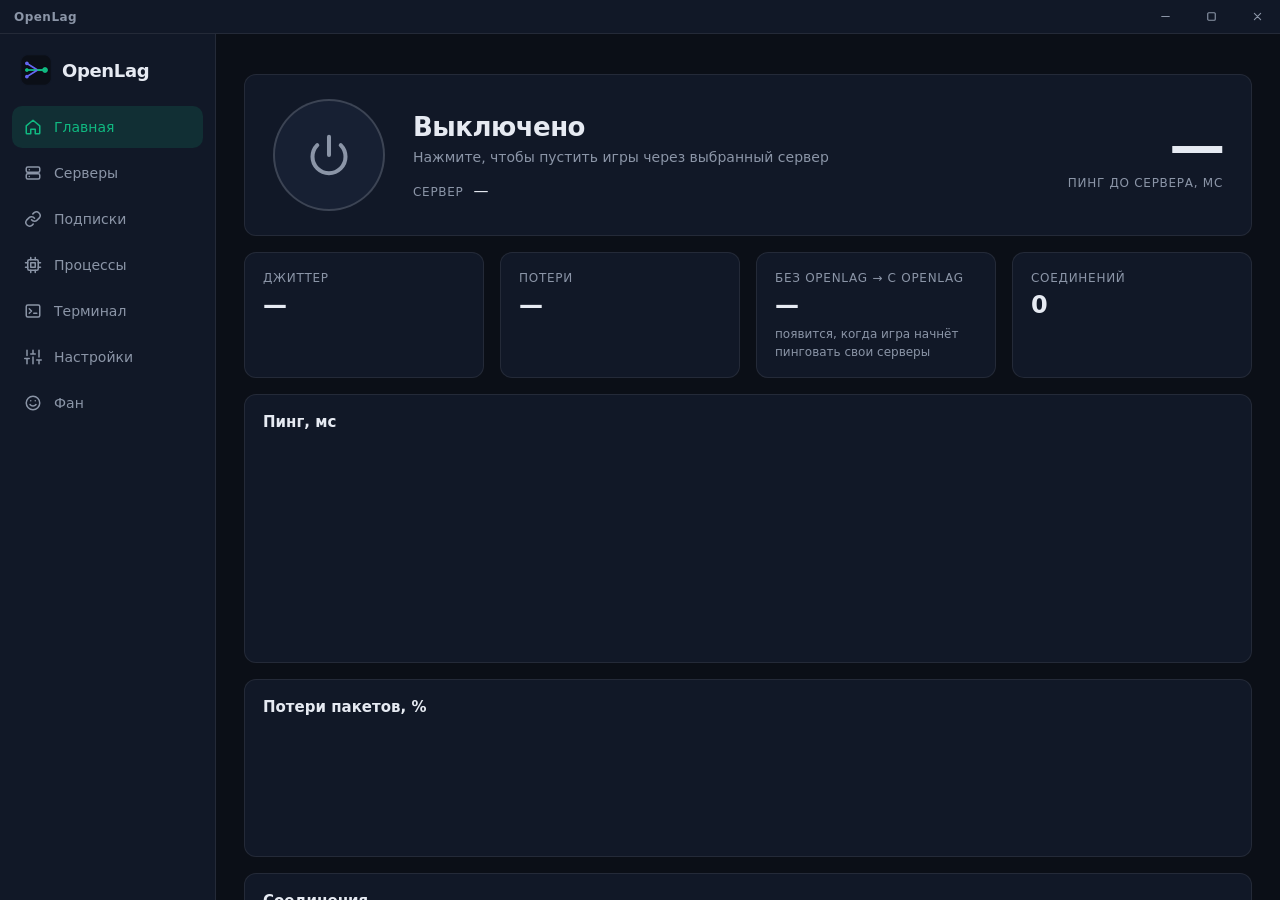
==== crates/openlag-gui/ui/index.html @ 78fa113e "Advanced connection settings: uTLS fingerprint, TLS fragmentation, mux, DoH, probe target" ====
<!doctype html>
<html lang="ru">
<head>
  <meta charset="utf-8">
  <meta name="viewport" content="width=device-width, initial-scale=1">
  <title>OpenLag</title>
  <link rel="stylesheet" href="vendor/xterm/xterm.css">
  <link rel="stylesheet" href="style.css">
</head>
<body>
  <svg width="0" height="0" style="position:absolute" aria-hidden="true">
    <defs>
      <symbol id="i-home" viewBox="0 0 24 24"><path d="M3 10.5 12 3l9 7.5V20a1 1 0 0 1-1 1h-5v-6H9v6H4a1 1 0 0 1-1-1z"/></symbol>
      <symbol id="i-server" viewBox="0 0 24 24"><rect x="3" y="4" width="18" height="7" rx="2"/><rect x="3" y="13" width="18" height="7" rx="2"/><path d="M7 7.5h.01M7 16.5h.01"/></symbol>
      <symbol id="i-link" viewBox="0 0 24 24"><path d="M10 13a5 5 0 0 0 7.5.5l3-3a5 5 0 0 0-7-7l-1.7 1.7"/><path d="M14 11a5 5 0 0 0-7.5-.5l-3 3a5 5 0 0 0 7 7l1.7-1.7"/></symbol>
      <symbol id="i-game" viewBox="0 0 24 24"><rect x="2" y="6" width="20" height="12" rx="4"/><path d="M6 12h4M8 10v4M15 11h.01M18 13h.01"/></symbol>
      <symbol id="i-sliders" viewBox="0 0 24 24"><path d="M4 21v-7M4 10V3M12 21v-9M12 8V3M20 21v-5M20 12V3M1 14h6M9 8h6M17 16h6"/></symbol>
      <symbol id="i-smile" viewBox="0 0 24 24"><circle cx="12" cy="12" r="9"/><path d="M8 14s1.5 2 4 2 4-2 4-2M9 9h.01M15 9h.01"/></symbol>
      <symbol id="i-power" viewBox="0 0 24 24"><path d="M12 2v10"/><path d="M18.4 6.6a9 9 0 1 1-12.8 0"/></symbol>
      <symbol id="i-refresh" viewBox="0 0 24 24"><path d="M21 12a9 9 0 1 1-2.6-6.4L21 8"/><path d="M21 3v5h-5"/></symbol>
      <symbol id="i-trash" viewBox="0 0 24 24"><path d="M3 6h18M8 6V4h8v2M19 6l-1 14H6L5 6"/></symbol>
      <symbol id="i-plus" viewBox="0 0 24 24"><path d="M12 5v14M5 12h14"/></symbol>
      <symbol id="i-x" viewBox="0 0 24 24"><path d="M18 6 6 18M6 6l12 12"/></symbol>
      <symbol id="i-shield" viewBox="0 0 24 24"><path d="M12 3 4 6v6c0 5 3.5 8 8 9 4.5-1 8-4 8-9V6z"/><path d="M12 8v5M12 16h.01"/></symbol>
      <symbol id="i-check" viewBox="0 0 24 24"><path d="M5 12.5 10 17l9-10"/></symbol>
      <symbol id="i-cpu" viewBox="0 0 24 24"><rect x="5" y="5" width="14" height="14" rx="2"/><rect x="9" y="9" width="6" height="6"/><path d="M9 2v3M15 2v3M9 19v3M15 19v3M2 9h3M2 15h3M19 9h3M19 15h3"/></symbol>
      <symbol id="i-folder" viewBox="0 0 24 24"><path d="M3 6a2 2 0 0 1 2-2h4l2 2h8a2 2 0 0 1 2 2v10a2 2 0 0 1-2 2H5a2 2 0 0 1-2-2z"/></symbol>
      <symbol id="i-backspace" viewBox="0 0 24 24"><path d="M21 5H9l-6 7 6 7h12a1 1 0 0 0 1-1V6a1 1 0 0 0-1-1z"/><path d="m17 9-5 6M12 9l5 6"/></symbol>
      <symbol id="i-term" viewBox="0 0 24 24"><rect x="3" y="4" width="18" height="16" rx="2"/><path d="m7 9 3 3-3 3M13 15h4"/></symbol>
      <symbol id="i-zap" viewBox="0 0 24 24"><path d="M13 2 4 14h7l-1 8 9-12h-7z"/></symbol>
    </defs>
  </svg>

  <header class="titlebar" id="titlebar" data-tauri-drag-region>
    <span class="tb-title" data-tauri-drag-region>OpenLag</span>
    <span class="tb-grow" data-tauri-drag-region></span>
    <button class="tb" id="tb-min" aria-label="Свернуть"><svg viewBox="0 0 24 24"><path d="M6 12h12"/></svg></button>
    <button class="tb" id="tb-max" aria-label="Развернуть"><svg viewBox="0 0 24 24"><rect x="6" y="6" width="12" height="12" rx="1.5"/></svg></button>
    <button class="tb close" id="tb-close" aria-label="Закрыть"><svg viewBox="0 0 24 24"><path d="M7 7l10 10M17 7 7 17"/></svg></button>
  </header>

  <aside class="sidebar">
    <div class="brand">
      <img src="logo.png" alt="" width="32" height="32">
      <span>OpenLag</span>
    </div>
    <nav>
      <button class="nav active" data-page="home"><svg class="ic"><use href="#i-home"/></svg>Главная</button>
      <button class="nav" data-page="servers"><svg class="ic"><use href="#i-server"/></svg>Серверы</button>
      <button class="nav" data-page="subs"><svg class="ic"><use href="#i-link"/></svg>Подписки</button>
      <button class="nav" data-page="procs"><svg class="ic"><use href="#i-cpu"/></svg>Процессы</button>
      <button class="nav" data-page="term"><svg class="ic"><use href="#i-term"/></svg>Терминал</button>
      <button class="nav" data-page="settings"><svg class="ic"><use href="#i-sliders"/></svg>Настройки</button>
      <button class="nav" data-page="fun"><svg class="ic"><use href="#i-smile"/></svg>Фан</button>
    </nav>
    <div class="side-status" id="side-status"></div>
  </aside>

  <main>
    <!-- HOME -->
    <section class="page active" id="page-home">
      <div id="alerts"></div>
      <div class="hero card">
        <button class="power" id="power" aria-label="Включить оптимизацию">
          <svg class="ic-xl"><use href="#i-power"/></svg>
        </button>
        <div class="hero-text">
          <div class="hero-state" id="hero-state">Выключено</div>
          <div class="hero-sub" id="hero-sub">Нажмите, чтобы пустить игры через выбранный сервер</div>
          <div class="hero-exit">
            <span class="label">Сервер</span>
            <span id="hero-exit">—</span>
          </div>
        </div>
        <div class="hero-kpi">
          <div class="kpi-big" id="kpi-ping">—</div>
          <div class="label">пинг до сервера, мс</div>
        </div>
      </div>

      <div class="kpis">
        <div class="card kpi"><div class="label">Джиттер</div><div class="kpi-val" id="kpi-jitter">—</div></div>
        <div class="card kpi"><div class="label">Потери</div><div class="kpi-val" id="kpi-loss">—</div></div>
        <div class="card kpi" title="Пинг до тех же серверов игры: напрямую с вашей сетевой карты и через OpenLag (по ответам самой игры)"><div class="label">Без OpenLag → с OpenLag</div><div class="kpi-val" id="kpi-compare">—</div><div class="kpi-sub" id="kpi-compare-sub">появится, когда игра начнёт пинговать свои серверы</div></div>
        <div class="card kpi"><div class="label">Соединений</div><div class="kpi-val" id="kpi-flows">0</div></div>
      </div>

      <div class="card chart-card">
        <div class="card-head">
          <h3>Пинг, мс <span class="muted" id="chart-title"></span></h3>
          <div class="legend" id="legend"></div>
        </div>
        <canvas id="chart-ping" height="200"></canvas>
      </div>
      <div class="card chart-card">
        <div class="card-head"><h3>Потери пакетов, %</h3></div>
        <canvas id="chart-loss" height="110"></canvas>
      </div>

      <div class="card">
        <div class="card-head"><h3>Соединения</h3><span class="muted" id="flows-count"></span></div>
        <table class="table">
          <thead><tr><th>Тип</th><th>Куда</th><th>Через</th><th class="num" title="ICMP напрямую с сетевой карты, в обход любых туннелей">Без OpenLag</th><th class="num" title="Время ответа сервера на пакеты самой игры через туннель">С OpenLag</th><th class="num">Трафик</th></tr></thead>
          <tbody id="flows"><tr><td colspan="6" class="empty">Пока нет. Включите оптимизацию и запустите программу.</td></tr></tbody>
        </table>
      </div>
    </section>

    <!-- SERVERS -->
    <section class="page" id="page-servers">
      <div class="page-head">
        <h2>Серверы</h2>
        <div class="row">
          <input type="search" id="server-filter" placeholder="Поиск">
          <button class="btn" id="auto-btn"><svg class="ic"><use href="#i-zap"/></svg>Авто</button>
        </div>
      </div>
      <p class="hint">Пинг меряется по UDP через сам сервер, так же как пойдут пакеты игры. Новые соединения идут через выбранный сервер, а в режиме «Авто» через сервер с лучшим пингом. Отключённые переключателем серверы не запускаются и никогда не выбираются.</p>
      <div class="card">
        <div class="card-head">
          <h3>Страны выхода <span class="muted" id="geo-note"></span></h3>
          <div class="row">
            <div class="seg small" id="sort-seg"><button data-sort="ping">По пингу</button><button data-sort="country">По странам</button></div>
            <button class="btn icon" id="geo-refresh" aria-label="Перепроверить страны" title="Перепроверить страны"><svg class="ic"><use href="#i-refresh"/></svg></button>
          </div>
        </div>
        <p class="hint" style="margin-bottom:10px">Страна определяется не по названию, а по факту: через каждый сервер запрашивается Cloudflare, и он сообщает, с какого IP и из какой страны реально выходит трафик. Щелчок по стране отключает или включает все её серверы.</p>
        <div class="countries" id="countries"></div>
      </div>
      <div class="card">
        <div class="card-head"><h3>Фильтры: отключить серверы по слову</h3><span class="muted" id="filter-count"></span></div>
        <div class="chips" id="filter-chips"></div>
        <div class="row">
          <input id="filter-input" placeholder="например: Russia" style="flex:1">
          <button class="btn" id="filter-add"><svg class="ic"><use href="#i-plus"/></svg>Добавить</button>
        </div>
        <div class="presets" id="filter-presets"></div>
      </div>
      <div id="server-empty" class="card empty" hidden>Серверов нет. Добавьте подписку на вкладке «Подписки».</div>
      <div id="server-list" class="list"></div>
    </section>

    <!-- SUBSCRIPTIONS -->
    <section class="page" id="page-subs">
      <div class="page-head"><h2>Подписки</h2></div>
      <div class="card">
        <label class="label" for="sub-input">Ссылка на подписку или ключи</label>
        <textarea id="sub-input" rows="3" placeholder="https://… (Happ, Incy, Marzban, Remnawave)&#10;vless://…  vmess://…  trojan://…  ss://…&#10;vpn://… (Amnezia, протокол Xray)"></textarea>
        <div class="row space">
          <span class="hint">Ссылку на подписку даёт VPN-сервис: в личном кабинете или в Telegram-боте, обычно кнопка «Подключить» или «Скопировать ссылку».</span>
          <button class="btn primary" id="sub-add"><svg class="ic"><use href="#i-plus"/></svg>Добавить</button>
        </div>
      </div>
      <div id="sub-list" class="list"></div>
    </section>

    <!-- PROCESSES -->
    <section class="page" id="page-procs">
      <div class="page-head">
        <h2>Процессы</h2>
        <button class="btn" id="group-new"><svg class="ic"><use href="#i-plus"/></svg>Новая группа</button>
      </div>
      <div class="card">
        <div class="seg" id="mode-seg">
          <button data-mode="only">Только выбранные</button>
          <button data-mode="all_except">Всё, кроме выбранных</button>
        </div>
        <p class="hint" id="mode-hint"></p>
        <label class="field check" id="auto-wrap" style="margin-top:12px">
          <input type="checkbox" id="auto-connect">
          <span>Автоподключение<small>Туннель включится сам, как только запустится программа из списка, и выключится через 15 секунд после того, как все они закроются.</small></span>
        </label>
      </div>
      <div class="procs-grid">
        <div class="list" id="group-list"></div>
        <div class="card running">
          <div class="card-head">
            <h3>Запущенные <span class="muted" id="proc-target"></span></h3>
            <button class="btn icon" id="proc-refresh" aria-label="Обновить"><svg class="ic"><use href="#i-refresh"/></svg></button>
          </div>
          <input type="search" id="proc-filter" placeholder="Поиск" style="width:100%;margin-bottom:10px">
          <div id="proc-list" class="proc-list"></div>
        </div>
      </div>
    </section>

    <!-- TERMINAL -->
    <section class="page page-wide" id="page-term">
      <div class="term-layout">
        <div class="term-side">
          <div class="label">Этот компьютер</div>
          <div class="shells">
            <button class="btn" data-shell="powershell" data-title="PowerShell">PowerShell</button>
            <button class="btn" data-shell="pwsh" data-title="PowerShell 7">PowerShell 7</button>
            <button class="btn" data-shell="cmd" data-title="CMD">CMD</button>
            <button class="btn" data-shell="wsl" data-title="WSL">WSL</button>
          </div>
          <div class="label" style="margin-top:18px">Мои серверы (SSH)</div>
          <div id="ssh-list" class="ssh-list"></div>
          <button class="btn" id="ssh-add"><svg class="ic"><use href="#i-plus"/></svg>Добавить сервер</button>
          <div class="card form ssh-form" id="ssh-form" hidden>
            <h3 id="ssh-form-title">Новый сервер</h3>
            <label class="field"><span>Название</span><input id="ssh-name" placeholder="Мой VPS"></label>
            <div class="row"><label class="field" style="flex:1"><span>Адрес</span><input id="ssh-host" placeholder="203.0.113.10"></label><label class="field" style="width:84px"><span>Порт</span><input id="ssh-port" type="number" value="22"></label></div>
            <label class="field"><span>Пользователь</span><input id="ssh-user" value="root"></label>
            <label class="field"><span>Вход</span><select id="ssh-auth"><option value="password">Пароль</option><option value="key">SSH-ключ</option></select></label>
            <div class="row" id="ssh-key-row" hidden><input id="ssh-key" placeholder="путь к приватному ключу, например id_ed25519" style="flex:1"><button class="btn" id="ssh-key-browse">Обзор…</button></div>
            <label class="field"><span id="ssh-secret-label">Пароль</span><input id="ssh-secret" type="password" autocomplete="off"></label>
            <small class="hint">Пароль хранится зашифрованным средствами Windows (DPAPI): прочитать его можно только под вашей учётной записью на этом ПК.</small>
            <div class="row space"><button class="btn danger" id="ssh-delete" hidden>Удалить</button><button class="btn" id="ssh-forget" hidden title="Если сервер переустановлен и его ключ сменился">Забыть ключ</button><span style="flex:1"></span><button class="btn" id="ssh-cancel">Отмена</button><button class="btn primary" id="ssh-save">Сохранить</button></div>
          </div>
        </div>
        <div class="term-main">
          <div class="term-tabs" id="term-tabs"></div>
          <div class="term-panes" id="term-panes">
            <div class="term-empty" id="term-empty"><svg class="ic"><use href="#i-term"/></svg><p>Откройте локальную консоль или подключитесь к своему серверу слева.</p></div>
          </div>
          <div class="term-credit">Терминал работает на <a href="#" id="term-credit">xterm.js</a> · github.com/xtermjs/xterm.js · MIT</div>
        </div>
      </div>
    </section>

    <!-- SETTINGS -->
    <section class="page" id="page-settings">
      <div class="page-head"><h2>Настройки</h2></div>
      <div class="card form">
        <label class="field">
          <span>Multipath: сколько маршрутов несут каждый пакет</span>
          <select id="opt-multipath">
            <option value="1">1 (выключено)</option><option value="2">2</option><option value="3">3</option><option value="4">4</option>
          </select>
          <small>Работает для своих relay-серверов: пакет идёт по нескольким маршрутам сразу, доходит первый. VPN-сервер из подписки — это всегда один маршрут.</small>
        </label>
        <label class="field check">
          <input type="checkbox" id="opt-existing">
          <span>Переводить в туннель уже открытые соединения<small>Обычно выкидывает из идущего матча. Лучше включать OpenLag до запуска игры.</small></span>
        </label>
        <label class="field check">
          <input type="checkbox" id="opt-kill">
          <span>Kill switch<small>Если ни один сервер не отвечает, трафик выбранных программ блокируется, а не уходит напрямую в обход VPN. Без сервера программы просто не будут работать.</small></span>
        </label>
        <label class="field check">
          <input type="checkbox" id="opt-bypass">
          <span>Обходить TUN других VPN<small>Если включён Happ, v2rayN и т.п. в режиме TUN, без этого трафик идёт через два VPN подряд: пинг и джиттер растут в разы.</small></span>
        </label>
        <label class="field">
          <span>User-Agent для загрузки подписок</span>
          <input id="opt-ua">
          <small>Некоторые панели отдают разный формат в зависимости от него.</small>
        </label>
        <div class="row end"><button class="btn primary" id="opt-save">Сохранить</button></div>
      </div>
      <div class="card form">
        <div class="card-head"><h3>Подключение к VPN-серверам</h3></div>
        <label class="field">
          <span>TLS-отпечаток (uTLS)</span>
          <select id="conn-fp">
            <option value="">Как в подписке</option><option value="chrome">Chrome</option><option value="firefox">Firefox</option><option value="safari">Safari</option><option value="edge">Edge</option><option value="ios">iOS</option><option value="android">Android</option><option value="randomized">Случайный</option>
          </select>
          <small>Под какой браузер маскируется TLS-рукопожатие с сервером.</small>
        </label>
        <label class="field check">
          <input type="checkbox" id="conn-frag">
          <span>Фрагментация TLS (обход DPI)<small>Первый пакет TLS режется на куски, и DPI провайдера не может прочитать имя сайта. Помогает, когда серверы «пропадают» у некоторых провайдеров. Чуть замедляет установку соединения.</small></span>
        </label>
        <div class="row" id="conn-frag-row">
          <label class="field" style="flex:1"><span>Пакеты</span><input id="conn-frag-packets"></label>
          <label class="field" style="flex:1"><span>Размер куска, байт</span><input id="conn-frag-length"></label>
          <label class="field" style="flex:1"><span>Пауза, мс</span><input id="conn-frag-interval"></label>
        </div>
        <label class="field">
          <span>Mux (мультиплексирование TCP)</span>
          <select id="conn-mux"><option value="0">Выключен (лучше для игр)</option><option value="4">4 потока</option><option value="8">8 потоков</option><option value="16">16 потоков</option></select>
          <small>Несколько TCP-соединений идут внутри одного: меньше рукопожатий для браузера, но для игр лучше выключить. Не применяется к XTLS Vision.</small>
        </label>
        <label class="field">
          <span>DNS для адресов серверов</span>
          <select id="conn-dns"><option value="">Системный</option><option value="https://1.1.1.1/dns-query">Cloudflare DoH</option><option value="https://8.8.8.8/dns-query">Google DoH</option><option value="https://9.9.9.9/dns-query">Quad9 DoH</option><option value="https://77.88.8.8/dns-query">Яндекс DoH</option></select>
          <small>Через что OpenLag узнаёт IP серверов из подписки. DoH прячет запросы от провайдера.</small>
        </label>
        <label class="field">
          <span>Цель замера пинга через серверы</span>
          <select id="conn-probe"><option value="1.1.1.1:53">Cloudflare 1.1.1.1</option><option value="8.8.8.8:53">Google 8.8.8.8</option><option value="9.9.9.9:53">Quad9 9.9.9.9</option><option value="77.88.8.8:53">Яндекс 77.88.8.8</option></select>
          <small>Пинг сервера = время DNS-запроса к этому адресу через сам сервер по UDP.</small>
        </label>
        <div class="row end"><button class="btn primary" id="conn-save">Применить</button></div>
      </div>
      <div class="card form">
        <div class="card-head"><h3>Оформление</h3></div>
        <div class="field">
          <span>Цвет акцента</span>
          <div class="accents" id="accent-list">
            <button data-c="#10b981" aria-label="Изумрудный"></button>
            <button data-c="#3b82f6" aria-label="Синий"></button>
            <button data-c="#8b5cf6" aria-label="Фиолетовый"></button>
            <button data-c="#ec4899" aria-label="Розовый"></button>
            <button data-c="#f59e0b" aria-label="Янтарный"></button>
            <button data-c="#ef4444" aria-label="Красный"></button>
            <button data-c="#22d3ee" aria-label="Бирюзовый"></button>
          </div>
        </div>
        <label class="field">
          <span>Длина графиков</span>
          <select id="ui-chart"><option value="60">1 минута</option><option value="120">2 минуты</option><option value="300">5 минут</option></select>
        </label>
        <div class="field">
          <span>Цвет пинга: зелёный до, жёлтый до (мс), дальше красный</span>
          <div class="row"><input id="ui-good" type="number" min="1" style="width:110px"><input id="ui-mid" type="number" min="2" style="width:110px"></div>
        </div>
        <label class="field check">
          <input type="checkbox" id="ui-compact">
          <span>Компактный режим<small>Меньше отступов, больше строк на экране.</small></span>
        </label>
        <div class="row end"><button class="btn primary" id="ui-save">Сохранить</button></div>
      </div>
      <div class="card form">
        <div class="card-head"><h3>Запуск</h3></div>
        <label class="field check">
          <input type="checkbox" id="opt-autostart">
          <span>Запускать вместе с Windows<small>Через Планировщик задач с правами администратора, без окна UAC при входе.</small></span>
        </label>
        <label class="field check">
          <input type="checkbox" id="opt-minimized">
          <span>Запускать свёрнутым</span>
        </label>
        <label class="field check">
          <input type="checkbox" id="opt-tray">
          <span>Крестик сворачивает в трей<small>OpenLag продолжит работать: иконка у часов, левый клик открывает окно, правый даёт меню с переключателем и выбором сервера. «Выход» в меню трея закрывает программу совсем.</small></span>
        </label>
        <label class="field check">
          <input type="checkbox" id="opt-update">
          <span>Проверять обновления<small>Раз в 6 часов OpenLag смотрит последний релиз на GitHub. Обновление ставится только по вашей кнопке.</small></span>
        </label>
        <div class="row"><span class="hint" id="ver-info"></span><span style="flex:1"></span><button class="btn" id="check-update">Проверить сейчас</button></div>
        <label class="field">
          <span>Частота замера пинга своих relay</span>
          <select id="opt-probe"><option value="100">10 раз в секунду</option><option value="250">4 раза в секунду</option><option value="500">2 раза в секунду</option><option value="1000">раз в секунду</option></select>
        </label>
        <div class="row end"><button class="btn primary" id="startup-save">Сохранить</button></div>
      </div>
      <div class="card form">
        <div class="card-head"><h3>Свои relay-серверы</h3></div>
        <textarea id="opt-relays" rows="8" spellcheck="false" placeholder='psk = "секрет"&#10;&#10;[[exits]]&#10;name = "Франкфурт"&#10;routes = [&#10;  { name = "direct", via = "203.0.113.10:7000" },&#10;  { name = "bridge", via = "198.51.100.20:7001" },&#10;]'></textarea>
        <div class="row end"><button class="btn" id="relays-save">Сохранить relay</button></div>
      </div>
      <div class="card">
        <div class="card-head"><h3>Состояние</h3></div>
        <div id="sys-info" class="sys-info"></div>
      </div>
    </section>

    <!-- FUN -->
    <section class="page" id="page-fun">
      <div class="page-head"><h2>Фан</h2><span class="muted">пока пинг грузится</span></div>
      <div class="fun-grid">
        <div class="card">
          <div class="card-head"><h3>Калькулятор</h3></div>
          <div class="calc">
            <div class="calc-screen"><div id="calc-expr" class="calc-expr"></div><div id="calc-out" class="calc-out">0</div></div>
            <div class="calc-keys" id="calc-keys"></div>
          </div>
        </div>
        <div class="card">
          <div class="card-head">
            <h3>Змейка</h3>
            <div class="muted">Счёт <b id="snake-score">0</b> · Рекорд <b id="snake-best">0</b></div>
          </div>
          <canvas id="snake" width="400" height="400" tabindex="0" aria-label="Змейка: стрелки или WASD, пробел — пауза"></canvas>
          <div class="row space">
            <span class="hint">Стрелки или WASD, пробел — пауза</span>
            <button class="btn" id="snake-start">Играть</button>
          </div>
        </div>
      </div>
    </section>
  </main>

  <div id="toasts" aria-live="polite"></div>
  <script src="native.js"></script>
  <script src="chart.js"></script>
  <script src="fun.js"></script>
  <script src="vendor/xterm/xterm.js"></script>
  <script src="vendor/xterm/addon-fit.js"></script>
  <script src="app.js"></script>
  <script src="terminal.js"></script>
</body>
</html>
---- crates/openlag-gui/ui/vendor/xterm/xterm.css ----
/**
 * Copyright (c) 2014 The xterm.js authors. All rights reserved.
 * Copyright (c) 2012-2013, Christopher Jeffrey (MIT License)
 * https://github.com/chjj/term.js
 * @license MIT
 *
 * Permission is hereby granted, free of charge, to any person obtaining a copy
 * of this software and associated documentation files (the "Software"), to deal
 * in the Software without restriction, including without limitation the rights
 * to use, copy, modify, merge, publish, distribute, sublicense, and/or sell
 * copies of the Software, and to permit persons to whom the Software is
 * furnished to do so, subject to the following conditions:
 *
 * The above copyright notice and this permission notice shall be included in
 * all copies or substantial portions of the Software.
 *
 * THE SOFTWARE IS PROVIDED "AS IS", WITHOUT WARRANTY OF ANY KIND, EXPRESS OR
 * IMPLIED, INCLUDING BUT NOT LIMITED TO THE WARRANTIES OF MERCHANTABILITY,
 * FITNESS FOR A PARTICULAR PURPOSE AND NONINFRINGEMENT. IN NO EVENT SHALL THE
 * AUTHORS OR COPYRIGHT HOLDERS BE LIABLE FOR ANY CLAIM, DAMAGES OR OTHER
 * LIABILITY, WHETHER IN AN ACTION OF CONTRACT, TORT OR OTHERWISE, ARISING FROM,
 * OUT OF OR IN CONNECTION WITH THE SOFTWARE OR THE USE OR OTHER DEALINGS IN
 * THE SOFTWARE.
 *
 * Originally forked from (with the author's permission):
 *   Fabrice Bellard's javascript vt100 for jslinux:
 *   http://bellard.org/jslinux/
 *   Copyright (c) 2011 Fabrice Bellard
 *   The original design remains. The terminal itself
 *   has been extended to include xterm CSI codes, among
 *   other features.
 */

/**
 *  Default styles for xterm.js
 */

.xterm {
    cursor: text;
    position: relative;
    user-select: none;
    -ms-user-select: none;
    -webkit-user-select: none;
}

.xterm.focus,
.xterm:focus {
    outline: none;
}

.xterm .xterm-helpers {
    position: absolute;
    top: 0;
    /**
     * The z-index of the helpers must be higher than the canvases in order for
     * IMEs to appear on top.
     */
    z-index: 5;
}

.xterm .xterm-helper-textarea {
    padding: 0;
    border: 0;
    margin: 0;
    /* Move textarea out of the screen to the far left, so that the cursor is not visible */
    position: absolute;
    opacity: 0;
    left: -9999em;
    top: 0;
    width: 0;
    height: 0;
    z-index: -5;
    /** Prevent wrapping so the IME appears against the textarea at the correct position */
    white-space: nowrap;
    overflow: hidden;
    resize: none;
}

.xterm .composition-view {
    /* TODO: Composition position got messed up somewhere */
    background: #000;
    color: #FFF;
    display: none;
    position: absolute;
    white-space: nowrap;
    z-index: 1;
}

.xterm .composition-view.active {
    display: block;
}

.xterm .xterm-viewport {
    /* On OS X this is required in order for the scroll bar to appear fully opaque */
    background-color: #000;
    overflow-y: scroll;
    cursor: default;
    position: absolute;
    right: 0;
    left: 0;
    top: 0;
    bottom: 0;
}

.xterm .xterm-screen {
    position: relative;
}

.xterm .xterm-screen canvas {
    position: absolute;
    left: 0;
    top: 0;
}

.xterm-char-measure-element {
    display: inline-block;
    visibility: hidden;
    position: absolute;
    top: 0;
    left: -9999em;
    line-height: normal;
}

.xterm.enable-mouse-events {
    /* When mouse events are enabled (eg. tmux), revert to the standard pointer cursor */
    cursor: default;
}

.xterm.xterm-cursor-pointer,
.xterm .xterm-cursor-pointer {
    cursor: pointer;
}

.xterm.column-select.focus {
    /* Column selection mode */
    cursor: crosshair;
}

.xterm .xterm-accessibility:not(.debug),
.xterm .xterm-message {
    position: absolute;
    left: 0;
    top: 0;
    bottom: 0;
    right: 0;
    z-index: 10;
    color: transparent;
    pointer-events: none;
}

.xterm .xterm-accessibility-tree:not(.debug) *::selection {
  color: transparent;
}

.xterm .xterm-accessibility-tree {
  font-family: monospace;
  user-select: text;
  white-space: pre;
}

.xterm .xterm-accessibility-tree > div {
  transform-origin: left;
  width: fit-content;
}

.xterm .live-region {
    position: absolute;
    left: -9999px;
    width: 1px;
    height: 1px;
    overflow: hidden;
}

.xterm-dim {
    /* Dim should not apply to background, so the opacity of the foreground color is applied
     * explicitly in the generated class and reset to 1 here */
    opacity: 1 !important;
}

.xterm-underline-1 { text-decoration: underline; }
.xterm-underline-2 { text-decoration: double underline; }
.xterm-underline-3 { text-decoration: wavy underline; }
.xterm-underline-4 { text-decoration: dotted underline; }
.xterm-underline-5 { text-decoration: dashed underline; }

.xterm-overline {
    text-decoration: overline;
}

.xterm-overline.xterm-underline-1 { text-decoration: overline underline; }
.xterm-overline.xterm-underline-2 { text-decoration: overline double underline; }
.xterm-overline.xterm-underline-3 { text-decoration: overline wavy underline; }
.xterm-overline.xterm-underline-4 { text-decoration: overline dotted underline; }
.xterm-overline.xterm-underline-5 { text-decoration: overline dashed underline; }

.xterm-strikethrough {
    text-decoration: line-through;
}

.xterm-screen .xterm-decoration-container .xterm-decoration {
	z-index: 6;
	position: absolute;
}

.xterm-screen .xterm-decoration-container .xterm-decoration.xterm-decoration-top-layer {
	z-index: 7;
}

.xterm-decoration-overview-ruler {
    z-index: 8;
    position: absolute;
    top: 0;
    right: 0;
    pointer-events: none;
}

.xterm-decoration-top {
    z-index: 2;
    position: relative;
}



/* Derived from vs/base/browser/ui/scrollbar/media/scrollbar.css */

/* xterm.js customization: Override xterm's cursor style */
.xterm .xterm-scrollable-element > .scrollbar {
    cursor: default;
}

/* Arrows */
.xterm .xterm-scrollable-element > .scrollbar > .scra {
	cursor: pointer;
	font-size: 11px !important;
}

.xterm .xterm-scrollable-element > .visible {
	opacity: 1;

	/* Background rule added for IE9 - to allow clicks on dom node */
	background:rgba(0,0,0,0);

	transition: opacity 100ms linear;
	/* In front of peek view */
	z-index: 11;
}
.xterm .xterm-scrollable-element > .invisible {
	opacity: 0;
	pointer-events: none;
}
.xterm .xterm-scrollable-element > .invisible.fade {
	transition: opacity 800ms linear;
}

/* Scrollable Content Inset Shadow */
.xterm .xterm-scrollable-element > .shadow {
	position: absolute;
	display: none;
}
.xterm .xterm-scrollable-element > .shadow.top {
	display: block;
	top: 0;
	left: 3px;
	height: 3px;
	width: 100%;
	box-shadow: var(--vscode-scrollbar-shadow, #000) 0 6px 6px -6px inset;
}
.xterm .xterm-scrollable-element > .shadow.left {
	display: block;
	top: 3px;
	left: 0;
	height: 100%;
	width: 3px;
	box-shadow: var(--vscode-scrollbar-shadow, #000) 6px 0 6px -6px inset;
}
.xterm .xterm-scrollable-element > .shadow.top-left-corner {
	display: block;
	top: 0;
	left: 0;
	height: 3px;
	width: 3px;
}
.xterm .xterm-scrollable-element > .shadow.top.left {
	box-shadow: var(--vscode-scrollbar-shadow, #000) 6px 0 6px -6px inset;
}
---- crates/openlag-gui/ui/style.css ----
:root {
  --bg: #0b0f17;
  --surface: #111827;
  --surface-2: #172033;
  --surface-3: #1f2a40;
  --border: rgba(255, 255, 255, 0.08);
  --border-strong: rgba(255, 255, 255, 0.16);
  --text: #e6eaf2;
  --muted: #8b95a7;
  --accent: #10b981;
  --accent-soft: rgba(16, 185, 129, 0.14);
  --accent-2: #6366f1;
  --warn: #f59e0b;
  --danger: #ef4444;
  --radius: 12px;
  --font: "Inter", "Segoe UI Variable Text", "Segoe UI", system-ui, sans-serif;
  --mono: "Cascadia Mono", "Consolas", monospace;
  color-scheme: dark;
}

* { box-sizing: border-box; }
html, body { margin: 0; height: 100%; }
body {
  display: grid;
  grid-template-columns: 216px minmax(0, 1fr);
  grid-template-rows: 34px minmax(0, 1fr);
  background: var(--bg);
  color: var(--text);
  font: 14px/1.5 var(--font);
  -webkit-font-smoothing: antialiased;
  user-select: none;
  overflow: hidden;
}
input, textarea, select { user-select: text; }
button { font: inherit; color: inherit; cursor: pointer; }
h2 { margin: 0; font-size: 22px; font-weight: 650; letter-spacing: -0.02em; }
h3 { margin: 0; font-size: 15px; font-weight: 600; }
.muted { color: var(--muted); font-weight: 400; }
.label { color: var(--muted); font-size: 12px; text-transform: uppercase; letter-spacing: 0.06em; }
.hint { color: var(--muted); font-size: 13px; margin: 0; }

.ic { width: 18px; height: 18px; fill: none; stroke: currentColor; stroke-width: 2; stroke-linecap: round; stroke-linejoin: round; flex: none; }
.ic-xl { width: 44px; height: 44px; fill: none; stroke: currentColor; stroke-width: 2.2; stroke-linecap: round; }

/* Sidebar */
.sidebar {
  width: 216px; flex: none; display: flex; flex-direction: column;
  background: var(--surface); border-right: 1px solid var(--border); padding: 16px 12px;
}
.brand { display: flex; align-items: center; gap: 10px; padding: 4px 8px 20px; font-weight: 700; font-size: 18px; letter-spacing: -0.02em; }
nav { display: flex; flex-direction: column; gap: 4px; }
.nav {
  display: flex; align-items: center; gap: 12px; height: 42px; padding: 0 12px;
  border: 0; border-radius: 10px; background: transparent; color: var(--muted); text-align: left;
  transition: background 150ms, color 150ms;
}
.nav:hover { background: var(--surface-2); color: var(--text); }
.nav.active { background: var(--accent-soft); color: var(--accent); }
.nav:focus-visible, .btn:focus-visible, .power:focus-visible { outline: 2px solid var(--accent); outline-offset: 2px; }
.side-status { margin-top: auto; display: flex; flex-direction: column; gap: 6px; font-size: 12px; color: var(--muted); padding: 8px; }
.side-status .pill { display: flex; align-items: center; gap: 8px; }

/* Main */
main { flex: 1; overflow-y: auto; padding: 24px 28px 40px; }
.page { display: none; flex-direction: column; gap: 16px; max-width: 1100px; margin: 0 auto; }
.page.active { display: flex; }
.page-head { display: flex; align-items: center; justify-content: space-between; gap: 16px; }
.card { background: var(--surface); border: 1px solid var(--border); border-radius: var(--radius); padding: 16px 18px; }
.card-head { display: flex; align-items: center; justify-content: space-between; gap: 12px; margin-bottom: 12px; }
.row { display: flex; align-items: center; gap: 8px; }
.row.space { justify-content: space-between; margin-top: 10px; }
.row.end { justify-content: flex-end; }

.btn {
  display: inline-flex; align-items: center; gap: 8px; height: 36px; padding: 0 14px;
  border-radius: 9px; border: 1px solid var(--border-strong); background: var(--surface-2);
  transition: background 150ms, border-color 150ms, opacity 150ms; white-space: nowrap;
}
.btn:hover { background: var(--surface-3); }
.btn:active { opacity: 0.8; }
.btn.primary { background: var(--accent); border-color: var(--accent); color: #04130d; font-weight: 600; }
.btn.primary:hover { filter: brightness(1.12); }
.btn.danger:hover { border-color: var(--danger); color: var(--danger); }
.btn.on { border-color: var(--accent); color: var(--accent); background: var(--accent-soft); }
.btn.icon { width: 36px; padding: 0; justify-content: center; }
.btn:disabled { opacity: 0.45; cursor: default; }

input, textarea, select {
  font: inherit; color: var(--text); background: var(--bg); border: 1px solid var(--border-strong);
  border-radius: 9px; padding: 8px 12px; outline: none; transition: border-color 150ms;
}
input:focus, textarea:focus, select:focus { border-color: var(--accent); }
textarea { width: 100%; resize: vertical; font-family: var(--mono); font-size: 13px; margin-top: 6px; }
input[type="search"] { width: 200px; }

/* Alerts */
#alerts { display: flex; flex-direction: column; gap: 8px; }
.alert {
  display: flex; align-items: center; gap: 12px; padding: 12px 16px; border-radius: var(--radius);
  background: rgba(245, 158, 11, 0.1); border: 1px solid rgba(245, 158, 11, 0.35); color: #fcd34d;
}
.alert.error { background: rgba(239, 68, 68, 0.1); border-color: rgba(239, 68, 68, 0.35); color: #fca5a5; }
.alert span { flex: 1; }
.alert.update { background: var(--accent-soft); border-color: var(--accent); color: var(--text); }

/* Hero */
.hero { display: flex; align-items: center; gap: 28px; padding: 24px 28px; }
.power {
  width: 112px; height: 112px; flex: none; border-radius: 50%;
  border: 2px solid var(--border-strong); background: var(--surface-2); color: var(--muted);
  display: grid; place-items: center; transition: all 250ms ease;
}
.power:hover { border-color: var(--accent); color: var(--text); }
.power.on {
  border-color: var(--accent); color: var(--accent); background: var(--accent-soft);
  box-shadow: 0 0 0 8px rgba(16, 185, 129, 0.08), 0 0 32px rgba(16, 185, 129, 0.35);
}
.power.busy { opacity: 0.6; pointer-events: none; }
.hero-text { flex: 1; min-width: 0; }
.hero-state { font-size: 26px; font-weight: 700; letter-spacing: -0.02em; }
.hero-state.on { color: var(--accent); }
.hero-sub { color: var(--muted); margin-bottom: 12px; }
.hero-exit { display: flex; align-items: baseline; gap: 10px; font-size: 15px; }
.hero-exit #hero-exit { overflow: hidden; text-overflow: ellipsis; white-space: nowrap; }
.hero-kpi { text-align: right; }
.kpi-big { font-size: 56px; font-weight: 700; letter-spacing: -0.04em; line-height: 1; font-variant-numeric: tabular-nums; }

.kpis { display: grid; grid-template-columns: repeat(4, 1fr); gap: 16px; }
.kpi-val { font-size: 24px; font-weight: 650; font-variant-numeric: tabular-nums; }
.good { color: var(--accent); } .mid { color: var(--warn); } .bad { color: var(--danger); }

.chart-card canvas { width: 100%; display: block; }
#chart-ping { height: 200px; }
#chart-loss { height: 110px; }
.legend { display: flex; gap: 14px; font-size: 12px; color: var(--muted); flex-wrap: wrap; }
.legend i { display: inline-block; width: 10px; height: 3px; border-radius: 2px; margin-right: 6px; vertical-align: middle; }

/* Tables and lists */
.table { width: 100%; border-collapse: collapse; font-size: 13px; }
.table th { text-align: left; color: var(--muted); font-weight: 500; padding: 6px 8px; border-bottom: 1px solid var(--border); }
.table td { padding: 8px; border-bottom: 1px solid var(--border); font-variant-numeric: tabular-nums; }
.table .num { text-align: right; }
.empty { color: var(--muted); text-align: center; padding: 20px !important; }
.mono { font-family: var(--mono); font-size: 12.5px; }

.list { display: flex; flex-direction: column; gap: 8px; }
.srv {
  display: grid; grid-template-columns: 14px minmax(0, 1fr) 90px 70px 70px 120px 168px; align-items: center; gap: 14px;
  background: var(--surface); border: 1px solid var(--border); border-radius: var(--radius); padding: 12px 16px;
  transition: border-color 150ms;
}
.srv.selected { border-color: var(--accent); }
.srv .name { font-weight: 600; overflow: hidden; text-overflow: ellipsis; white-space: nowrap; }
.srv .sub { color: var(--muted); font-size: 12px; overflow: hidden; text-overflow: ellipsis; white-space: nowrap; }
.srv .metric { font-variant-numeric: tabular-nums; text-align: right; }
.srv .metric small { display: block; color: var(--muted); font-size: 11px; }
.srv canvas { width: 120px; height: 32px; }
.dot { width: 10px; height: 10px; border-radius: 50%; background: var(--muted); }
.dot.alive { background: var(--accent); box-shadow: 0 0 8px var(--accent); }
.dot.dead { background: var(--danger); }
.badge { display: inline-block; font-size: 11px; padding: 1px 7px; border-radius: 6px; background: var(--surface-3); color: var(--muted); margin-left: 6px; text-transform: uppercase; letter-spacing: 0.04em; }
.err-text { color: #fca5a5; font-size: 12px; }

.sub-card { display: flex; flex-direction: column; gap: 10px; }
.sub-top { display: flex; align-items: center; gap: 12px; }
.sub-top .grow { flex: 1; min-width: 0; }
.sub-meta { display: flex; flex-wrap: wrap; gap: 18px; color: var(--muted); font-size: 13px; }
.bar { height: 6px; background: var(--surface-3); border-radius: 3px; overflow: hidden; }
.bar > div { height: 100%; background: var(--accent); }
details summary { cursor: pointer; color: var(--muted); font-size: 13px; }
details ul { margin: 6px 0 0; padding-left: 18px; font-size: 12.5px; color: var(--muted); }

.switch { position: relative; width: 40px; height: 22px; flex: none; }
.switch input { opacity: 0; width: 0; height: 0; }
.switch span { position: absolute; inset: 0; background: var(--surface-3); border-radius: 11px; transition: background 150ms; cursor: pointer; }
.switch span::after { content: ""; position: absolute; left: 3px; top: 3px; width: 16px; height: 16px; border-radius: 50%; background: var(--text); transition: transform 150ms; }
.switch input:checked + span { background: var(--accent); }
.switch input:checked + span::after { transform: translateX(18px); }

.chips { display: flex; flex-wrap: wrap; gap: 8px; margin-bottom: 12px; min-height: 34px; }
.chip { display: inline-flex; align-items: center; gap: 6px; height: 32px; padding: 0 6px 0 12px; border-radius: 16px; background: var(--accent-soft); color: var(--accent); font-family: var(--mono); font-size: 13px; }
.chip button { border: 0; background: transparent; color: inherit; width: 24px; height: 24px; display: grid; place-items: center; border-radius: 50%; }
.chip button:hover { background: rgba(255, 255, 255, 0.08); }
.presets { display: flex; flex-wrap: wrap; gap: 6px; margin-top: 12px; }
.presets button { border: 1px dashed var(--border-strong); background: transparent; border-radius: 8px; padding: 4px 10px; font-size: 12.5px; color: var(--muted); }
.presets button:hover { color: var(--text); border-color: var(--accent); }
.proc-list { display: grid; grid-template-columns: repeat(auto-fill, minmax(220px, 1fr)); gap: 6px; max-height: 360px; overflow-y: auto; }
.proc { display: flex; align-items: center; justify-content: space-between; gap: 8px; padding: 6px 10px; border-radius: 8px; background: var(--surface-2); font-family: var(--mono); font-size: 12.5px; }
.proc span { overflow: hidden; text-overflow: ellipsis; white-space: nowrap; min-width: 0; }
.proc button { flex: none; }
.proc button { border: 0; background: transparent; color: var(--accent); width: 26px; height: 26px; border-radius: 6px; display: grid; place-items: center; }
.proc button:hover { background: var(--accent-soft); }

.form { display: flex; flex-direction: column; gap: 16px; }
.field { display: flex; flex-direction: column; gap: 6px; }
.field small { color: var(--muted); font-size: 12px; }
.field.check { flex-direction: row; align-items: flex-start; gap: 10px; }
.field.check input { margin-top: 4px; accent-color: var(--accent); }
.field.check span { display: flex; flex-direction: column; }
.field select, .field input { max-width: 420px; }
.sys-info { display: grid; grid-template-columns: 180px 1fr; gap: 6px 16px; font-size: 13px; }

/* Fun */
.fun-grid { display: grid; grid-template-columns: 340px 1fr; gap: 16px; align-items: start; }
.calc-screen { background: var(--bg); border: 1px solid var(--border); border-radius: 10px; padding: 12px 14px; text-align: right; margin-bottom: 12px; }
.calc-expr { color: var(--muted); font-family: var(--mono); min-height: 20px; overflow-wrap: anywhere; }
.calc-out { font-size: 34px; font-weight: 650; font-variant-numeric: tabular-nums; overflow-wrap: anywhere; }
.calc-keys { display: grid; grid-template-columns: repeat(4, 1fr); gap: 8px; }
.calc-keys button { display: grid; place-items: center; height: 52px; border-radius: 10px; border: 1px solid var(--border); background: var(--surface-2); font-size: 18px; transition: background 120ms; }
.calc-keys button:hover { background: var(--surface-3); }
.calc-keys button:active { opacity: 0.75; }
.calc-keys .op { color: var(--accent); }
.calc-keys .eq { background: var(--accent); color: #04130d; font-weight: 700; border-color: var(--accent); }
#snake { display: block; width: 100%; max-width: 440px; aspect-ratio: 1; margin: 0 auto; background: var(--bg); border-radius: 10px; border: 1px solid var(--border); outline: none; }
#snake:focus-visible { border-color: var(--accent); }

/* Toasts */
#toasts { position: fixed; right: 20px; bottom: 20px; display: flex; flex-direction: column; gap: 8px; z-index: 10; max-width: 420px; }
.toast { background: var(--surface-3); border: 1px solid var(--border-strong); border-radius: 10px; padding: 10px 14px; box-shadow: 0 8px 24px rgba(0, 0, 0, 0.4); animation: in 200ms ease-out; }
.toast.error { border-color: rgba(239, 68, 68, 0.5); }
.toast.ok { border-color: rgba(16, 185, 129, 0.5); }
@keyframes in { from { opacity: 0; transform: translateY(6px); } }
@media (prefers-reduced-motion: reduce) { * { transition: none !important; animation: none !important; } }
::-webkit-scrollbar { width: 10px; }
::-webkit-scrollbar-thumb { background: var(--surface-3); border-radius: 5px; border: 2px solid var(--bg); }

/* Processes */
.seg { display: inline-flex; background: var(--bg); border: 1px solid var(--border-strong); border-radius: 10px; padding: 3px; gap: 3px; margin-bottom: 8px; }
.seg button { border: 0; background: transparent; color: var(--muted); padding: 7px 14px; border-radius: 7px; transition: background 150ms, color 150ms; }
.seg button:hover { color: var(--text); }
.seg button.active { background: var(--accent-soft); color: var(--accent); font-weight: 600; }
.procs-grid { display: grid; grid-template-columns: minmax(0, 1fr) 320px; gap: 16px; align-items: start; }
.running { position: sticky; top: 0; }
.running .proc-list { grid-template-columns: minmax(0, 1fr); max-height: 520px; padding-right: 4px; }
.group { cursor: pointer; transition: border-color 150ms; }
.group.selected { border-color: var(--accent); }
.group-head { display: flex; align-items: center; gap: 10px; margin-bottom: 10px; }
.group-head input.gname { flex: 1; min-width: 0; background: transparent; border-color: transparent; font-weight: 600; font-size: 15px; padding: 4px 8px; }
.group-head input.gname:hover, .group-head input.gname:focus { border-color: var(--border-strong); background: var(--bg); }
.group .row input { flex: 1; }
.group.off .chips { opacity: 0.5; }
.proto { font-size: 11px; padding: 1px 6px; border-radius: 5px; background: var(--surface-3); color: var(--muted); }
.proto.tcp { color: #a5b4fc; } .proto.udp { color: #6ee7b7; }

[hidden] { display: none !important; }

/* Server switches and filters */
.srv.off { opacity: 0.55; }
.srv.off .name { text-decoration: line-through; text-decoration-color: rgba(255, 255, 255, 0.3); }
.srv-actions { display: flex; align-items: center; justify-content: flex-end; gap: 10px; }
.switch input:disabled + span { cursor: not-allowed; opacity: 0.5; }
.accents { display: flex; gap: 10px; flex-wrap: wrap; }
.accents button { width: 32px; height: 32px; border-radius: 50%; border: 2px solid transparent; outline: 2px solid transparent; transition: transform 150ms, outline-color 150ms; }
.accents button:hover { transform: scale(1.1); }
.accents button.active { outline-color: var(--text); outline-offset: 2px; }

/* Compact mode */
body.compact main { padding: 16px 20px 28px; }
body.compact .page { gap: 10px; }
body.compact .card { padding: 12px 14px; }
body.compact .srv { padding: 8px 12px; }
body.compact .hero { padding: 16px 20px; }
body.compact .power { width: 88px; height: 88px; }
body.compact .kpi-big { font-size: 44px; }

/* Custom title bar (the window has no native frame) */
.titlebar { grid-column: 1 / -1; display: flex; align-items: center; height: 34px; background: var(--surface); border-bottom: 1px solid var(--border); }
.tb-title { padding-left: 14px; font-size: 12px; font-weight: 600; letter-spacing: 0.04em; color: var(--muted); }
.tb-grow { flex: 1; align-self: stretch; }
.tb { width: 46px; height: 34px; border: 0; background: transparent; color: var(--muted); display: grid; place-items: center; transition: background 120ms, color 120ms; }
.tb svg { width: 15px; height: 15px; fill: none; stroke: currentColor; stroke-width: 1.8; stroke-linecap: round; }
.tb:hover { background: rgba(255, 255, 255, 0.07); color: var(--text); }
.tb.close:hover { background: #e11d48; color: #fff; }
.sidebar { width: auto; min-height: 0; overflow-y: auto; }
main { min-height: 0; }
img, svg, canvas { -webkit-user-drag: none; }
* { -webkit-tap-highlight-color: transparent; }

/* Countries */
.flag { width: 20px; height: 15px; border-radius: 3px; object-fit: cover; flex: none; box-shadow: 0 0 0 1px rgba(255, 255, 255, 0.12); vertical-align: -2px; margin-right: 8px; }
.flag.none { display: inline-grid; place-items: center; font-size: 9px; font-weight: 700; color: var(--muted); background: var(--surface-3); }
.srv .name { display: flex; align-items: center; }
.srv .name .n { overflow: hidden; text-overflow: ellipsis; white-space: nowrap; }
.countries { display: flex; flex-wrap: wrap; gap: 8px; }
.cchip { display: inline-flex; align-items: center; gap: 8px; height: 34px; padding: 0 12px; border-radius: 10px; border: 1px solid var(--border-strong); background: var(--surface-2); transition: background 150ms, opacity 150ms, border-color 150ms; }
.cchip .flag { margin-right: 0; }
.cchip b { font-weight: 600; }
.cchip span { color: var(--muted); font-size: 12px; }
.cchip i { font-style: normal; font-size: 12px; font-variant-numeric: tabular-nums; }
.cchip:hover { border-color: var(--accent); }
.cchip.off { opacity: 0.45; background: transparent; }
.cchip.off b { text-decoration: line-through; }
.cchip.auto .ic { width: 16px; height: 16px; color: var(--accent); }
.seg.small { margin-bottom: 0; }
.seg.small button { padding: 4px 10px; font-size: 12.5px; }
.srv-group { display: flex; align-items: center; gap: 8px; padding: 10px 4px 2px; font-size: 12px; font-weight: 600; text-transform: uppercase; letter-spacing: 0.06em; color: var(--muted); }
.srv-group .flag { margin-right: 0; }

.kpi-sub { color: var(--muted); font-size: 12px; margin-top: 2px; }

/* Terminal */
.page.page-wide { max-width: none; height: 100%; }
main:has(#page-term.active) { padding: 0; overflow: hidden; }
.term-layout { display: grid; grid-template-columns: 270px minmax(0, 1fr); height: 100%; min-height: 0; flex: 1; }
.term-side { border-right: 1px solid var(--border); padding: 18px 16px; overflow-y: auto; display: flex; flex-direction: column; gap: 8px; }
.shells { display: grid; grid-template-columns: 1fr 1fr; gap: 6px; }
.shells .btn { justify-content: center; padding: 0 8px; }
.ssh-list { display: flex; flex-direction: column; gap: 6px; }
.ssh-host { display: flex; gap: 6px; }
.ssh-connect { flex: 1; min-width: 0; display: flex; align-items: center; gap: 10px; text-align: left; padding: 8px 10px; border-radius: 10px; border: 1px solid var(--border-strong); background: var(--surface-2); transition: border-color 150ms; }
.ssh-connect:hover { border-color: var(--accent); }
.ssh-connect span { min-width: 0; display: flex; flex-direction: column; }
.ssh-connect b, .ssh-connect small { overflow: hidden; text-overflow: ellipsis; white-space: nowrap; }
.ssh-connect small { color: var(--muted); font-family: var(--mono); font-size: 11.5px; }
.ssh-form { gap: 10px; margin-top: 8px; padding: 14px; }
.ssh-form .field input, .ssh-form .field select { max-width: none; width: 100%; }
.term-main { display: flex; flex-direction: column; min-width: 0; min-height: 0; }
.term-tabs { display: flex; gap: 2px; padding: 8px 10px 0; border-bottom: 1px solid var(--border); min-height: 41px; overflow-x: auto; }
.term-tab { display: flex; align-items: center; gap: 8px; height: 32px; padding: 0 10px 0 14px; border: 1px solid transparent; border-bottom: 0; border-radius: 8px 8px 0 0; background: transparent; color: var(--muted); white-space: nowrap; }
.term-tab.active { background: var(--bg); color: var(--text); border-color: var(--border); }
.term-tab.ended span { text-decoration: line-through; opacity: 0.6; }
.term-tab i { font-style: normal; width: 20px; height: 20px; border-radius: 5px; display: grid; place-items: center; }
.term-tab i:hover { background: rgba(255, 255, 255, 0.1); }
.term-panes { position: relative; flex: 1; min-height: 0; background: var(--bg); }
.term-pane { position: absolute; inset: 8px 4px 4px 12px; }
.term-pane[hidden] { display: none; }
.term-empty { position: absolute; inset: 0; display: grid; place-content: center; justify-items: center; gap: 8px; color: var(--muted); text-align: center; }
.term-empty .ic { width: 42px; height: 42px; stroke-width: 1.5; }
.term-credit { padding: 4px 14px 6px; font-size: 10.5px; color: var(--muted); border-top: 1px solid var(--border); }
.term-credit a { color: var(--muted); text-decoration: underline; }

.group-exit { display: flex; align-items: center; gap: 10px; margin: 0 0 10px; font-size: 13px; color: var(--muted); }
.group-exit select { flex: 1; min-width: 0; }
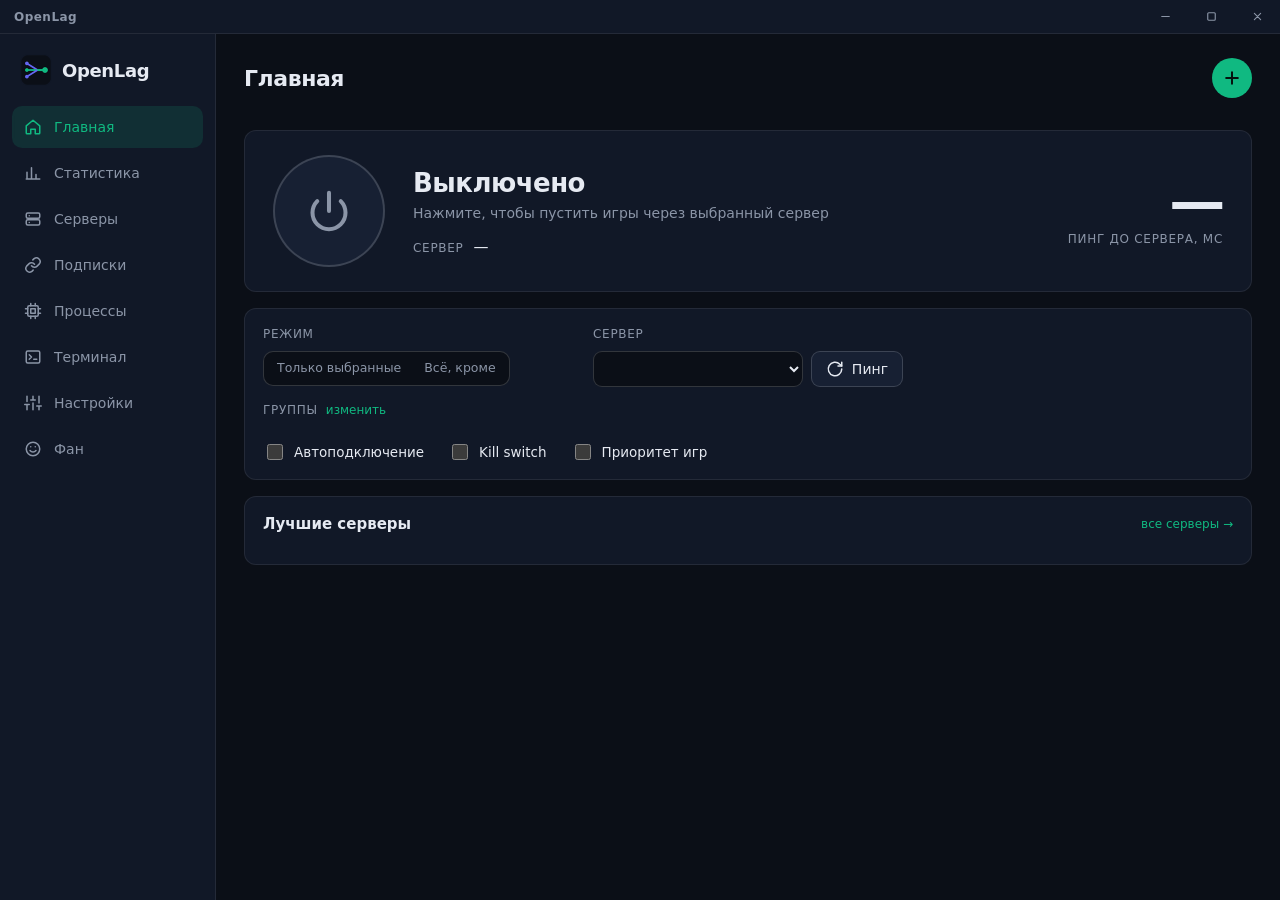
==== commit 810abb41: "Compact Home: quick panel (mode, server, groups, toggles, real-delay ping), best servers, + to add a" ====
--- a/crates/openlag-gui/ui/index.html
+++ b/crates/openlag-gui/ui/index.html
@@ -27,6 +27,7 @@
       <symbol id="i-folder" viewBox="0 0 24 24"><path d="M3 6a2 2 0 0 1 2-2h4l2 2h8a2 2 0 0 1 2 2v10a2 2 0 0 1-2 2H5a2 2 0 0 1-2-2z"/></symbol>
       <symbol id="i-backspace" viewBox="0 0 24 24"><path d="M21 5H9l-6 7 6 7h12a1 1 0 0 0 1-1V6a1 1 0 0 0-1-1z"/><path d="m17 9-5 6M12 9l5 6"/></symbol>
       <symbol id="i-term" viewBox="0 0 24 24"><rect x="3" y="4" width="18" height="16" rx="2"/><path d="m7 9 3 3-3 3M13 15h4"/></symbol>
+      <symbol id="i-chart" viewBox="0 0 24 24"><path d="M4 20V11M10 20V5M16 20v-6M21 20H3"/></symbol>
       <symbol id="i-zap" viewBox="0 0 24 24"><path d="M13 2 4 14h7l-1 8 9-12h-7z"/></symbol>
     </defs>
   </svg>
@@ -46,6 +47,7 @@
     </div>
     <nav>
       <button class="nav active" data-page="home"><svg class="ic"><use href="#i-home"/></svg>Главная</button>
+      <button class="nav" data-page="stats"><svg class="ic"><use href="#i-chart"/></svg>Статистика</button>
       <button class="nav" data-page="servers"><svg class="ic"><use href="#i-server"/></svg>Серверы</button>
       <button class="nav" data-page="subs"><svg class="ic"><use href="#i-link"/></svg>Подписки</button>
       <button class="nav" data-page="procs"><svg class="ic"><use href="#i-cpu"/></svg>Процессы</button>
@@ -59,6 +61,10 @@
   <main>
     <!-- HOME -->
     <section class="page active" id="page-home">
+      <div class="page-head">
+        <h2>Главная</h2>
+        <button class="btn round" id="quick-add" title="Добавить подписку или ключи"><svg class="ic"><use href="#i-plus"/></svg></button>
+      </div>
       <div id="alerts"></div>
       <div class="hero card">
         <button class="power" id="power" aria-label="Включить оптимизацию">
@@ -78,30 +84,80 @@
         </div>
       </div>
 
-      <div class="kpis">
+      <div class="card quick">
+        <div class="quick-grid">
+          <div class="q">
+            <span class="label">Режим</span>
+            <div class="seg small" id="q-mode">
+              <button data-mode="only">Только выбранные</button>
+              <button data-mode="all_except">Всё, кроме</button>
+            </div>
+          </div>
+          <div class="q">
+            <span class="label">Сервер</span>
+            <div class="row">
+              <select id="q-server"></select>
+              <button class="btn" id="q-ping" title="Реальная задержка через каждый сервер: HTTPS-запрос, как в v2rayN"><svg class="ic"><use href="#i-refresh"/></svg>Пинг</button>
+            </div>
+          </div>
+          <div class="q q-wide">
+            <span class="label">Группы <button class="link" data-go="procs">изменить</button></span>
+            <div class="qchips" id="q-groups"></div>
+          </div>
+          <div class="q q-wide q-toggles">
+            <label class="qt"><input type="checkbox" id="q-auto"><span>Автоподключение</span></label>
+            <label class="qt"><input type="checkbox" id="q-kill"><span>Kill switch</span></label>
+            <label class="qt"><input type="checkbox" id="q-boost"><span>Приоритет игр</span></label>
+          </div>
+        </div>
+      </div>
+
+      <div class="card">
+        <div class="card-head"><h3>Лучшие серверы</h3><button class="link" data-go="servers">все серверы →</button></div>
+        <div class="top-list" id="q-top"></div>
+      </div>
+    </section>
+
+    <!-- STATS -->
+    <section class="page" id="page-stats">
+      <div class="page-head"><h2>Статистика</h2></div>
+      <div class="kpis" data-widget="kpis">
         <div class="card kpi"><div class="label">Джиттер</div><div class="kpi-val" id="kpi-jitter">—</div></div>
         <div class="card kpi"><div class="label">Потери</div><div class="kpi-val" id="kpi-loss">—</div></div>
         <div class="card kpi" title="Пинг до тех же серверов игры: напрямую с вашей сетевой карты и через OpenLag (по ответам самой игры)"><div class="label">Без OpenLag → с OpenLag</div><div class="kpi-val" id="kpi-compare">—</div><div class="kpi-sub" id="kpi-compare-sub">появится, когда игра начнёт пинговать свои серверы</div></div>
         <div class="card kpi"><div class="label">Соединений</div><div class="kpi-val" id="kpi-flows">0</div></div>
       </div>
 
-      <div class="card chart-card">
+      <div class="card chart-card" data-widget="chart-ping">
         <div class="card-head">
           <h3>Пинг, мс <span class="muted" id="chart-title"></span></h3>
           <div class="legend" id="legend"></div>
         </div>
         <canvas id="chart-ping" height="200"></canvas>
       </div>
-      <div class="card chart-card">
+      <div class="card chart-card" data-widget="chart-loss">
         <div class="card-head"><h3>Потери пакетов, %</h3></div>
         <canvas id="chart-loss" height="110"></canvas>
       </div>
 
-      <div class="card">
+      <div class="card" data-widget="flows">
         <div class="card-head"><h3>Соединения</h3><span class="muted" id="flows-count"></span></div>
         <table class="table">
           <thead><tr><th>Тип</th><th>Куда</th><th>Через</th><th class="num" title="ICMP напрямую с сетевой карты, в обход любых туннелей">Без OpenLag</th><th class="num" title="Время ответа сервера на пакеты самой игры через туннель">С OpenLag</th><th class="num">Трафик</th></tr></thead>
           <tbody id="flows"><tr><td colspan="6" class="empty">Пока нет. Включите оптимизацию и запустите программу.</td></tr></tbody>
+        </table>
+      </div>
+
+      <div class="card" data-widget="trace">
+        <div class="card-head"><h3>Маршрут до сервера</h3><span class="muted" id="trace-note"></span></div>
+        <p class="hint">Как WinMTR: показывает каждый узел по пути от вашей сетевой карты до сервера игры напрямую, без VPN, с потерями и пингом. Видно, где растёт задержка: дома, у провайдера или дальше. Нажмите ↯ у соединения или введите адрес.</p>
+        <div class="row">
+          <input id="trace-target" placeholder="IP или адрес сервера, например 155.133.248.34" style="flex:1">
+          <button class="btn" id="trace-run">Проверить маршрут</button>
+        </div>
+        <table class="table" id="trace-table" hidden>
+          <thead><tr><th class="num">#</th><th>Узел</th><th class="num">Потери</th><th class="num">Лучший</th><th class="num">Средний</th><th class="num">Худший</th></tr></thead>
+          <tbody id="trace-body"></tbody>
         </table>
       </div>
     </section>
@@ -116,7 +172,7 @@
         </div>
       </div>
       <p class="hint">Пинг меряется по UDP через сам сервер, так же как пойдут пакеты игры. Новые соединения идут через выбранный сервер, а в режиме «Авто» через сервер с лучшим пингом. Отключённые переключателем серверы не запускаются и никогда не выбираются.</p>
-      <div class="card">
+      <div class="card" data-widget="countries">
         <div class="card-head">
           <h3>Страны выхода <span class="muted" id="geo-note"></span></h3>
           <div class="row">
@@ -127,7 +183,7 @@
         <p class="hint" style="margin-bottom:10px">Страна определяется не по названию, а по факту: через каждый сервер запрашивается Cloudflare, и он сообщает, с какого IP и из какой страны реально выходит трафик. Щелчок по стране отключает или включает все её серверы.</p>
         <div class="countries" id="countries"></div>
       </div>
-      <div class="card">
+      <div class="card" data-widget="filters">
         <div class="card-head"><h3>Фильтры: отключить серверы по слову</h3><span class="muted" id="filter-count"></span></div>
         <div class="chips" id="filter-chips"></div>
         <div class="row">
@@ -145,9 +201,11 @@
       <div class="page-head"><h2>Подписки</h2></div>
       <div class="card">
         <label class="label" for="sub-input">Ссылка на подписку или ключи</label>
-        <textarea id="sub-input" rows="3" placeholder="https://… (Happ, Incy, Marzban, Remnawave)&#10;vless://…  vmess://…  trojan://…  ss://…&#10;vpn://… (Amnezia, протокол Xray)"></textarea>
+        <textarea id="sub-input" rows="4" placeholder="https://… (Happ, Incy, Marzban, Remnawave)&#10;vless://…  vmess://…  trojan://…  ss://…&#10;vpn://… (Amnezia: Xray или WireGuard)&#10;wireguard://…  или текст .conf WireGuard"></textarea>
         <div class="row space">
           <span class="hint">Ссылку на подписку даёт VPN-сервис: в личном кабинете или в Telegram-боте, обычно кнопка «Подключить» или «Скопировать ссылку».</span>
+          <button class="btn" id="sub-clip">Из буфера</button>
+          <button class="btn" id="sub-file">Из файла…</button>
           <button class="btn primary" id="sub-add"><svg class="ic"><use href="#i-plus"/></svg>Добавить</button>
         </div>
       </div>
@@ -287,6 +345,10 @@
       </div>
       <div class="card form">
         <div class="card-head"><h3>Оформление</h3></div>
+        <label class="field">
+          <span>Язык · Language</span>
+          <select id="ui-lang"><option value="ru">Русский</option><option value="en">English</option></select>
+        </label>
         <div class="field">
           <span>Цвет акцента</span>
           <div class="accents" id="accent-list">
@@ -307,6 +369,11 @@
           <span>Цвет пинга: зелёный до, жёлтый до (мс), дальше красный</span>
           <div class="row"><input id="ui-good" type="number" min="1" style="width:110px"><input id="ui-mid" type="number" min="2" style="width:110px"></div>
         </div>
+        <div class="field">
+          <span>Что показывать</span>
+          <div class="widget-list" id="widget-list"></div>
+          <small>Выключенные блоки не рисуются и не тратят процессор.</small>
+        </div>
         <label class="field check">
           <input type="checkbox" id="ui-compact">
           <span>Компактный режим<small>Меньше отступов, больше строк на экране.</small></span>
@@ -339,7 +406,30 @@
         <div class="row end"><button class="btn primary" id="startup-save">Сохранить</button></div>
       </div>
       <div class="card form">
+        <div class="card-head"><h3>Удобство</h3></div>
+        <label class="field">
+          <span>Горячая клавиша вкл/выкл оптимизации</span>
+          <select id="opt-hotkey">
+            <option value="">Нет</option><option value="Ctrl+Alt+O">Ctrl + Alt + O</option><option value="Ctrl+Shift+O">Ctrl + Shift + O</option><option value="Ctrl+Alt+F12">Ctrl + Alt + F12</option><option value="Alt+F10">Alt + F10</option>
+          </select>
+          <small>Работает и в полноэкранной игре, без переключения в OpenLag.</small>
+        </label>
+        <label class="field check">
+          <input type="checkbox" id="opt-boost">
+          <span>Высокий приоритет для выбранных программ<small>Пока оптимизация включена, игры из групп получают высокий приоритет процессора, как «буст» в платных игровых VPN. Выключили оптимизацию — приоритет вернётся обычный.</small></span>
+        </label>
+        <div class="row"><span class="hint">Резервная копия: подписки, группы, фильтры и SSH-серверы. Пароли SSH расшифруются только на этом ПК.</span><span style="flex:1"></span><button class="btn" id="backup-import">Восстановить…</button><button class="btn" id="backup-export">Сохранить копию…</button></div>
+      </div>
+      <div class="card form">
         <div class="card-head"><h3>Свои relay-серверы</h3></div>
+        <p class="hint">Есть VPS с Linux? OpenLag сам поставит на него relay — свой выходной узел рядом с игровыми серверами. Нужен вход по SSH под root или с sudo: сервер добавляется во вкладке «Терминал».</p>
+        <div class="row wrap">
+          <label class="field" style="flex:2;min-width:160px"><span>Сервер</span><select id="rd-host"></select></label>
+          <label class="field" style="flex:2;min-width:140px"><span>Название в OpenLag</span><input id="rd-name" placeholder="Франкфурт"></label>
+          <label class="field" style="flex:1;min-width:90px"><span>UDP-порт</span><input id="rd-port" type="number" value="7000" min="1024" max="65535"></label>
+        </div>
+        <div class="row end"><button class="btn" id="rd-remove">Удалить с сервера</button><button class="btn primary" id="rd-deploy">Установить relay</button></div>
+        <label class="field"><span>Вручную (TOML): ключ и маршруты, в том числе через мосты</span></label>
         <textarea id="opt-relays" rows="8" spellcheck="false" placeholder='psk = "секрет"&#10;&#10;[[exits]]&#10;name = "Франкфурт"&#10;routes = [&#10;  { name = "direct", via = "203.0.113.10:7000" },&#10;  { name = "bridge", via = "198.51.100.20:7001" },&#10;]'></textarea>
         <div class="row end"><button class="btn" id="relays-save">Сохранить relay</button></div>
       </div>
@@ -375,7 +465,22 @@
     </section>
   </main>
 
+  <div class="pop-backdrop" id="add-pop" hidden>
+    <div class="pop card">
+      <div class="card-head"><h3>Добавить подписку</h3></div>
+      <textarea id="pop-input" rows="4" spellcheck="false" placeholder="Ссылка на подписку, ключи vless:// vmess:// trojan:// ss:// hysteria2:// wireguard://, ключ Amnezia vpn:// или текст .conf"></textarea>
+      <div class="row end">
+        <button class="btn" id="pop-clip">Из буфера</button>
+        <button class="btn" id="pop-file">Из файла…</button>
+        <span style="flex:1"></span>
+        <button class="btn" id="pop-cancel">Отмена</button>
+        <button class="btn primary" id="pop-add"><svg class="ic"><use href="#i-plus"/></svg>Добавить</button>
+      </div>
+    </div>
+  </div>
+
   <div id="toasts" aria-live="polite"></div>
+  <script src="i18n.js"></script>
   <script src="native.js"></script>
   <script src="chart.js"></script>
   <script src="fun.js"></script>
--- a/crates/openlag-gui/ui/style.css
+++ b/crates/openlag-gui/ui/style.css
@@ -1,333 +1,428 @@
-:root {
-  --bg: #0b0f17;
-  --surface: #111827;
-  --surface-2: #172033;
-  --surface-3: #1f2a40;
-  --border: rgba(255, 255, 255, 0.08);
-  --border-strong: rgba(255, 255, 255, 0.16);
-  --text: #e6eaf2;
-  --muted: #8b95a7;
-  --accent: #10b981;
-  --accent-soft: rgba(16, 185, 129, 0.14);
-  --accent-2: #6366f1;
-  --warn: #f59e0b;
-  --danger: #ef4444;
-  --radius: 12px;
-  --font: "Inter", "Segoe UI Variable Text", "Segoe UI", system-ui, sans-serif;
-  --mono: "Cascadia Mono", "Consolas", monospace;
-  color-scheme: dark;
-}
-
-* { box-sizing: border-box; }
-html, body { margin: 0; height: 100%; }
-body {
-  display: grid;
-  grid-template-columns: 216px minmax(0, 1fr);
-  grid-template-rows: 34px minmax(0, 1fr);
-  background: var(--bg);
-  color: var(--text);
-  font: 14px/1.5 var(--font);
-  -webkit-font-smoothing: antialiased;
-  user-select: none;
-  overflow: hidden;
-}
-input, textarea, select { user-select: text; }
-button { font: inherit; color: inherit; cursor: pointer; }
-h2 { margin: 0; font-size: 22px; font-weight: 650; letter-spacing: -0.02em; }
-h3 { margin: 0; font-size: 15px; font-weight: 600; }
-.muted { color: var(--muted); font-weight: 400; }
-.label { color: var(--muted); font-size: 12px; text-transform: uppercase; letter-spacing: 0.06em; }
-.hint { color: var(--muted); font-size: 13px; margin: 0; }
-
-.ic { width: 18px; height: 18px; fill: none; stroke: currentColor; stroke-width: 2; stroke-linecap: round; stroke-linejoin: round; flex: none; }
-.ic-xl { width: 44px; height: 44px; fill: none; stroke: currentColor; stroke-width: 2.2; stroke-linecap: round; }
-
-/* Sidebar */
-.sidebar {
-  width: 216px; flex: none; display: flex; flex-direction: column;
-  background: var(--surface); border-right: 1px solid var(--border); padding: 16px 12px;
-}
-.brand { display: flex; align-items: center; gap: 10px; padding: 4px 8px 20px; font-weight: 700; font-size: 18px; letter-spacing: -0.02em; }
-nav { display: flex; flex-direction: column; gap: 4px; }
-.nav {
-  display: flex; align-items: center; gap: 12px; height: 42px; padding: 0 12px;
-  border: 0; border-radius: 10px; background: transparent; color: var(--muted); text-align: left;
-  transition: background 150ms, color 150ms;
-}
-.nav:hover { background: var(--surface-2); color: var(--text); }
-.nav.active { background: var(--accent-soft); color: var(--accent); }
-.nav:focus-visible, .btn:focus-visible, .power:focus-visible { outline: 2px solid var(--accent); outline-offset: 2px; }
-.side-status { margin-top: auto; display: flex; flex-direction: column; gap: 6px; font-size: 12px; color: var(--muted); padding: 8px; }
-.side-status .pill { display: flex; align-items: center; gap: 8px; }
-
-/* Main */
-main { flex: 1; overflow-y: auto; padding: 24px 28px 40px; }
-.page { display: none; flex-direction: column; gap: 16px; max-width: 1100px; margin: 0 auto; }
-.page.active { display: flex; }
-.page-head { display: flex; align-items: center; justify-content: space-between; gap: 16px; }
-.card { background: var(--surface); border: 1px solid var(--border); border-radius: var(--radius); padding: 16px 18px; }
-.card-head { display: flex; align-items: center; justify-content: space-between; gap: 12px; margin-bottom: 12px; }
-.row { display: flex; align-items: center; gap: 8px; }
-.row.space { justify-content: space-between; margin-top: 10px; }
-.row.end { justify-content: flex-end; }
-
-.btn {
-  display: inline-flex; align-items: center; gap: 8px; height: 36px; padding: 0 14px;
-  border-radius: 9px; border: 1px solid var(--border-strong); background: var(--surface-2);
-  transition: background 150ms, border-color 150ms, opacity 150ms; white-space: nowrap;
-}
-.btn:hover { background: var(--surface-3); }
-.btn:active { opacity: 0.8; }
-.btn.primary { background: var(--accent); border-color: var(--accent); color: #04130d; font-weight: 600; }
-.btn.primary:hover { filter: brightness(1.12); }
-.btn.danger:hover { border-color: var(--danger); color: var(--danger); }
-.btn.on { border-color: var(--accent); color: var(--accent); background: var(--accent-soft); }
-.btn.icon { width: 36px; padding: 0; justify-content: center; }
-.btn:disabled { opacity: 0.45; cursor: default; }
-
-input, textarea, select {
-  font: inherit; color: var(--text); background: var(--bg); border: 1px solid var(--border-strong);
-  border-radius: 9px; padding: 8px 12px; outline: none; transition: border-color 150ms;
-}
-input:focus, textarea:focus, select:focus { border-color: var(--accent); }
-textarea { width: 100%; resize: vertical; font-family: var(--mono); font-size: 13px; margin-top: 6px; }
-input[type="search"] { width: 200px; }
-
-/* Alerts */
-#alerts { display: flex; flex-direction: column; gap: 8px; }
-.alert {
-  display: flex; align-items: center; gap: 12px; padding: 12px 16px; border-radius: var(--radius);
-  background: rgba(245, 158, 11, 0.1); border: 1px solid rgba(245, 158, 11, 0.35); color: #fcd34d;
-}
-.alert.error { background: rgba(239, 68, 68, 0.1); border-color: rgba(239, 68, 68, 0.35); color: #fca5a5; }
-.alert span { flex: 1; }
-.alert.update { background: var(--accent-soft); border-color: var(--accent); color: var(--text); }
-
-/* Hero */
-.hero { display: flex; align-items: center; gap: 28px; padding: 24px 28px; }
-.power {
-  width: 112px; height: 112px; flex: none; border-radius: 50%;
-  border: 2px solid var(--border-strong); background: var(--surface-2); color: var(--muted);
-  display: grid; place-items: center; transition: all 250ms ease;
-}
-.power:hover { border-color: var(--accent); color: var(--text); }
-.power.on {
-  border-color: var(--accent); color: var(--accent); background: var(--accent-soft);
-  box-shadow: 0 0 0 8px rgba(16, 185, 129, 0.08), 0 0 32px rgba(16, 185, 129, 0.35);
-}
-.power.busy { opacity: 0.6; pointer-events: none; }
-.hero-text { flex: 1; min-width: 0; }
-.hero-state { font-size: 26px; font-weight: 700; letter-spacing: -0.02em; }
-.hero-state.on { color: var(--accent); }
-.hero-sub { color: var(--muted); margin-bottom: 12px; }
-.hero-exit { display: flex; align-items: baseline; gap: 10px; font-size: 15px; }
-.hero-exit #hero-exit { overflow: hidden; text-overflow: ellipsis; white-space: nowrap; }
-.hero-kpi { text-align: right; }
-.kpi-big { font-size: 56px; font-weight: 700; letter-spacing: -0.04em; line-height: 1; font-variant-numeric: tabular-nums; }
-
-.kpis { display: grid; grid-template-columns: repeat(4, 1fr); gap: 16px; }
-.kpi-val { font-size: 24px; font-weight: 650; font-variant-numeric: tabular-nums; }
-.good { color: var(--accent); } .mid { color: var(--warn); } .bad { color: var(--danger); }
-
-.chart-card canvas { width: 100%; display: block; }
-#chart-ping { height: 200px; }
-#chart-loss { height: 110px; }
-.legend { display: flex; gap: 14px; font-size: 12px; color: var(--muted); flex-wrap: wrap; }
-.legend i { display: inline-block; width: 10px; height: 3px; border-radius: 2px; margin-right: 6px; vertical-align: middle; }
-
-/* Tables and lists */
-.table { width: 100%; border-collapse: collapse; font-size: 13px; }
-.table th { text-align: left; color: var(--muted); font-weight: 500; padding: 6px 8px; border-bottom: 1px solid var(--border); }
-.table td { padding: 8px; border-bottom: 1px solid var(--border); font-variant-numeric: tabular-nums; }
-.table .num { text-align: right; }
-.empty { color: var(--muted); text-align: center; padding: 20px !important; }
-.mono { font-family: var(--mono); font-size: 12.5px; }
-
-.list { display: flex; flex-direction: column; gap: 8px; }
-.srv {
-  display: grid; grid-template-columns: 14px minmax(0, 1fr) 90px 70px 70px 120px 168px; align-items: center; gap: 14px;
-  background: var(--surface); border: 1px solid var(--border); border-radius: var(--radius); padding: 12px 16px;
-  transition: border-color 150ms;
-}
-.srv.selected { border-color: var(--accent); }
-.srv .name { font-weight: 600; overflow: hidden; text-overflow: ellipsis; white-space: nowrap; }
-.srv .sub { color: var(--muted); font-size: 12px; overflow: hidden; text-overflow: ellipsis; white-space: nowrap; }
-.srv .metric { font-variant-numeric: tabular-nums; text-align: right; }
-.srv .metric small { display: block; color: var(--muted); font-size: 11px; }
-.srv canvas { width: 120px; height: 32px; }
-.dot { width: 10px; height: 10px; border-radius: 50%; background: var(--muted); }
-.dot.alive { background: var(--accent); box-shadow: 0 0 8px var(--accent); }
-.dot.dead { background: var(--danger); }
-.badge { display: inline-block; font-size: 11px; padding: 1px 7px; border-radius: 6px; background: var(--surface-3); color: var(--muted); margin-left: 6px; text-transform: uppercase; letter-spacing: 0.04em; }
-.err-text { color: #fca5a5; font-size: 12px; }
-
-.sub-card { display: flex; flex-direction: column; gap: 10px; }
-.sub-top { display: flex; align-items: center; gap: 12px; }
-.sub-top .grow { flex: 1; min-width: 0; }
-.sub-meta { display: flex; flex-wrap: wrap; gap: 18px; color: var(--muted); font-size: 13px; }
-.bar { height: 6px; background: var(--surface-3); border-radius: 3px; overflow: hidden; }
-.bar > div { height: 100%; background: var(--accent); }
-details summary { cursor: pointer; color: var(--muted); font-size: 13px; }
-details ul { margin: 6px 0 0; padding-left: 18px; font-size: 12.5px; color: var(--muted); }
-
-.switch { position: relative; width: 40px; height: 22px; flex: none; }
-.switch input { opacity: 0; width: 0; height: 0; }
-.switch span { position: absolute; inset: 0; background: var(--surface-3); border-radius: 11px; transition: background 150ms; cursor: pointer; }
-.switch span::after { content: ""; position: absolute; left: 3px; top: 3px; width: 16px; height: 16px; border-radius: 50%; background: var(--text); transition: transform 150ms; }
-.switch input:checked + span { background: var(--accent); }
-.switch input:checked + span::after { transform: translateX(18px); }
-
-.chips { display: flex; flex-wrap: wrap; gap: 8px; margin-bottom: 12px; min-height: 34px; }
-.chip { display: inline-flex; align-items: center; gap: 6px; height: 32px; padding: 0 6px 0 12px; border-radius: 16px; background: var(--accent-soft); color: var(--accent); font-family: var(--mono); font-size: 13px; }
-.chip button { border: 0; background: transparent; color: inherit; width: 24px; height: 24px; display: grid; place-items: center; border-radius: 50%; }
-.chip button:hover { background: rgba(255, 255, 255, 0.08); }
-.presets { display: flex; flex-wrap: wrap; gap: 6px; margin-top: 12px; }
-.presets button { border: 1px dashed var(--border-strong); background: transparent; border-radius: 8px; padding: 4px 10px; font-size: 12.5px; color: var(--muted); }
-.presets button:hover { color: var(--text); border-color: var(--accent); }
-.proc-list { display: grid; grid-template-columns: repeat(auto-fill, minmax(220px, 1fr)); gap: 6px; max-height: 360px; overflow-y: auto; }
-.proc { display: flex; align-items: center; justify-content: space-between; gap: 8px; padding: 6px 10px; border-radius: 8px; background: var(--surface-2); font-family: var(--mono); font-size: 12.5px; }
-.proc span { overflow: hidden; text-overflow: ellipsis; white-space: nowrap; min-width: 0; }
-.proc button { flex: none; }
-.proc button { border: 0; background: transparent; color: var(--accent); width: 26px; height: 26px; border-radius: 6px; display: grid; place-items: center; }
-.proc button:hover { background: var(--accent-soft); }
-
-.form { display: flex; flex-direction: column; gap: 16px; }
-.field { display: flex; flex-direction: column; gap: 6px; }
-.field small { color: var(--muted); font-size: 12px; }
-.field.check { flex-direction: row; align-items: flex-start; gap: 10px; }
-.field.check input { margin-top: 4px; accent-color: var(--accent); }
-.field.check span { display: flex; flex-direction: column; }
-.field select, .field input { max-width: 420px; }
-.sys-info { display: grid; grid-template-columns: 180px 1fr; gap: 6px 16px; font-size: 13px; }
-
-/* Fun */
-.fun-grid { display: grid; grid-template-columns: 340px 1fr; gap: 16px; align-items: start; }
-.calc-screen { background: var(--bg); border: 1px solid var(--border); border-radius: 10px; padding: 12px 14px; text-align: right; margin-bottom: 12px; }
-.calc-expr { color: var(--muted); font-family: var(--mono); min-height: 20px; overflow-wrap: anywhere; }
-.calc-out { font-size: 34px; font-weight: 650; font-variant-numeric: tabular-nums; overflow-wrap: anywhere; }
-.calc-keys { display: grid; grid-template-columns: repeat(4, 1fr); gap: 8px; }
-.calc-keys button { display: grid; place-items: center; height: 52px; border-radius: 10px; border: 1px solid var(--border); background: var(--surface-2); font-size: 18px; transition: background 120ms; }
-.calc-keys button:hover { background: var(--surface-3); }
-.calc-keys button:active { opacity: 0.75; }
-.calc-keys .op { color: var(--accent); }
-.calc-keys .eq { background: var(--accent); color: #04130d; font-weight: 700; border-color: var(--accent); }
-#snake { display: block; width: 100%; max-width: 440px; aspect-ratio: 1; margin: 0 auto; background: var(--bg); border-radius: 10px; border: 1px solid var(--border); outline: none; }
-#snake:focus-visible { border-color: var(--accent); }
-
-/* Toasts */
-#toasts { position: fixed; right: 20px; bottom: 20px; display: flex; flex-direction: column; gap: 8px; z-index: 10; max-width: 420px; }
-.toast { background: var(--surface-3); border: 1px solid var(--border-strong); border-radius: 10px; padding: 10px 14px; box-shadow: 0 8px 24px rgba(0, 0, 0, 0.4); animation: in 200ms ease-out; }
-.toast.error { border-color: rgba(239, 68, 68, 0.5); }
-.toast.ok { border-color: rgba(16, 185, 129, 0.5); }
-@keyframes in { from { opacity: 0; transform: translateY(6px); } }
-@media (prefers-reduced-motion: reduce) { * { transition: none !important; animation: none !important; } }
-::-webkit-scrollbar { width: 10px; }
-::-webkit-scrollbar-thumb { background: var(--surface-3); border-radius: 5px; border: 2px solid var(--bg); }
-
-/* Processes */
-.seg { display: inline-flex; background: var(--bg); border: 1px solid var(--border-strong); border-radius: 10px; padding: 3px; gap: 3px; margin-bottom: 8px; }
-.seg button { border: 0; background: transparent; color: var(--muted); padding: 7px 14px; border-radius: 7px; transition: background 150ms, color 150ms; }
-.seg button:hover { color: var(--text); }
-.seg button.active { background: var(--accent-soft); color: var(--accent); font-weight: 600; }
-.procs-grid { display: grid; grid-template-columns: minmax(0, 1fr) 320px; gap: 16px; align-items: start; }
-.running { position: sticky; top: 0; }
-.running .proc-list { grid-template-columns: minmax(0, 1fr); max-height: 520px; padding-right: 4px; }
-.group { cursor: pointer; transition: border-color 150ms; }
-.group.selected { border-color: var(--accent); }
-.group-head { display: flex; align-items: center; gap: 10px; margin-bottom: 10px; }
-.group-head input.gname { flex: 1; min-width: 0; background: transparent; border-color: transparent; font-weight: 600; font-size: 15px; padding: 4px 8px; }
-.group-head input.gname:hover, .group-head input.gname:focus { border-color: var(--border-strong); background: var(--bg); }
-.group .row input { flex: 1; }
-.group.off .chips { opacity: 0.5; }
-.proto { font-size: 11px; padding: 1px 6px; border-radius: 5px; background: var(--surface-3); color: var(--muted); }
-.proto.tcp { color: #a5b4fc; } .proto.udp { color: #6ee7b7; }
-
-[hidden] { display: none !important; }
-
-/* Server switches and filters */
-.srv.off { opacity: 0.55; }
-.srv.off .name { text-decoration: line-through; text-decoration-color: rgba(255, 255, 255, 0.3); }
-.srv-actions { display: flex; align-items: center; justify-content: flex-end; gap: 10px; }
-.switch input:disabled + span { cursor: not-allowed; opacity: 0.5; }
-.accents { display: flex; gap: 10px; flex-wrap: wrap; }
-.accents button { width: 32px; height: 32px; border-radius: 50%; border: 2px solid transparent; outline: 2px solid transparent; transition: transform 150ms, outline-color 150ms; }
-.accents button:hover { transform: scale(1.1); }
-.accents button.active { outline-color: var(--text); outline-offset: 2px; }
-
-/* Compact mode */
-body.compact main { padding: 16px 20px 28px; }
-body.compact .page { gap: 10px; }
-body.compact .card { padding: 12px 14px; }
-body.compact .srv { padding: 8px 12px; }
-body.compact .hero { padding: 16px 20px; }
-body.compact .power { width: 88px; height: 88px; }
-body.compact .kpi-big { font-size: 44px; }
-
-/* Custom title bar (the window has no native frame) */
-.titlebar { grid-column: 1 / -1; display: flex; align-items: center; height: 34px; background: var(--surface); border-bottom: 1px solid var(--border); }
-.tb-title { padding-left: 14px; font-size: 12px; font-weight: 600; letter-spacing: 0.04em; color: var(--muted); }
-.tb-grow { flex: 1; align-self: stretch; }
-.tb { width: 46px; height: 34px; border: 0; background: transparent; color: var(--muted); display: grid; place-items: center; transition: background 120ms, color 120ms; }
-.tb svg { width: 15px; height: 15px; fill: none; stroke: currentColor; stroke-width: 1.8; stroke-linecap: round; }
-.tb:hover { background: rgba(255, 255, 255, 0.07); color: var(--text); }
-.tb.close:hover { background: #e11d48; color: #fff; }
-.sidebar { width: auto; min-height: 0; overflow-y: auto; }
-main { min-height: 0; }
-img, svg, canvas { -webkit-user-drag: none; }
-* { -webkit-tap-highlight-color: transparent; }
-
-/* Countries */
-.flag { width: 20px; height: 15px; border-radius: 3px; object-fit: cover; flex: none; box-shadow: 0 0 0 1px rgba(255, 255, 255, 0.12); vertical-align: -2px; margin-right: 8px; }
-.flag.none { display: inline-grid; place-items: center; font-size: 9px; font-weight: 700; color: var(--muted); background: var(--surface-3); }
-.srv .name { display: flex; align-items: center; }
-.srv .name .n { overflow: hidden; text-overflow: ellipsis; white-space: nowrap; }
-.countries { display: flex; flex-wrap: wrap; gap: 8px; }
-.cchip { display: inline-flex; align-items: center; gap: 8px; height: 34px; padding: 0 12px; border-radius: 10px; border: 1px solid var(--border-strong); background: var(--surface-2); transition: background 150ms, opacity 150ms, border-color 150ms; }
-.cchip .flag { margin-right: 0; }
-.cchip b { font-weight: 600; }
-.cchip span { color: var(--muted); font-size: 12px; }
-.cchip i { font-style: normal; font-size: 12px; font-variant-numeric: tabular-nums; }
-.cchip:hover { border-color: var(--accent); }
-.cchip.off { opacity: 0.45; background: transparent; }
-.cchip.off b { text-decoration: line-through; }
-.cchip.auto .ic { width: 16px; height: 16px; color: var(--accent); }
-.seg.small { margin-bottom: 0; }
-.seg.small button { padding: 4px 10px; font-size: 12.5px; }
-.srv-group { display: flex; align-items: center; gap: 8px; padding: 10px 4px 2px; font-size: 12px; font-weight: 600; text-transform: uppercase; letter-spacing: 0.06em; color: var(--muted); }
-.srv-group .flag { margin-right: 0; }
-
-.kpi-sub { color: var(--muted); font-size: 12px; margin-top: 2px; }
-
-/* Terminal */
-.page.page-wide { max-width: none; height: 100%; }
-main:has(#page-term.active) { padding: 0; overflow: hidden; }
-.term-layout { display: grid; grid-template-columns: 270px minmax(0, 1fr); height: 100%; min-height: 0; flex: 1; }
-.term-side { border-right: 1px solid var(--border); padding: 18px 16px; overflow-y: auto; display: flex; flex-direction: column; gap: 8px; }
-.shells { display: grid; grid-template-columns: 1fr 1fr; gap: 6px; }
-.shells .btn { justify-content: center; padding: 0 8px; }
-.ssh-list { display: flex; flex-direction: column; gap: 6px; }
-.ssh-host { display: flex; gap: 6px; }
-.ssh-connect { flex: 1; min-width: 0; display: flex; align-items: center; gap: 10px; text-align: left; padding: 8px 10px; border-radius: 10px; border: 1px solid var(--border-strong); background: var(--surface-2); transition: border-color 150ms; }
-.ssh-connect:hover { border-color: var(--accent); }
-.ssh-connect span { min-width: 0; display: flex; flex-direction: column; }
-.ssh-connect b, .ssh-connect small { overflow: hidden; text-overflow: ellipsis; white-space: nowrap; }
-.ssh-connect small { color: var(--muted); font-family: var(--mono); font-size: 11.5px; }
-.ssh-form { gap: 10px; margin-top: 8px; padding: 14px; }
-.ssh-form .field input, .ssh-form .field select { max-width: none; width: 100%; }
-.term-main { display: flex; flex-direction: column; min-width: 0; min-height: 0; }
-.term-tabs { display: flex; gap: 2px; padding: 8px 10px 0; border-bottom: 1px solid var(--border); min-height: 41px; overflow-x: auto; }
-.term-tab { display: flex; align-items: center; gap: 8px; height: 32px; padding: 0 10px 0 14px; border: 1px solid transparent; border-bottom: 0; border-radius: 8px 8px 0 0; background: transparent; color: var(--muted); white-space: nowrap; }
-.term-tab.active { background: var(--bg); color: var(--text); border-color: var(--border); }
-.term-tab.ended span { text-decoration: line-through; opacity: 0.6; }
-.term-tab i { font-style: normal; width: 20px; height: 20px; border-radius: 5px; display: grid; place-items: center; }
-.term-tab i:hover { background: rgba(255, 255, 255, 0.1); }
-.term-panes { position: relative; flex: 1; min-height: 0; background: var(--bg); }
-.term-pane { position: absolute; inset: 8px 4px 4px 12px; }
-.term-pane[hidden] { display: none; }
-.term-empty { position: absolute; inset: 0; display: grid; place-content: center; justify-items: center; gap: 8px; color: var(--muted); text-align: center; }
-.term-empty .ic { width: 42px; height: 42px; stroke-width: 1.5; }
-.term-credit { padding: 4px 14px 6px; font-size: 10.5px; color: var(--muted); border-top: 1px solid var(--border); }
-.term-credit a { color: var(--muted); text-decoration: underline; }
-
-.group-exit { display: flex; align-items: center; gap: 10px; margin: 0 0 10px; font-size: 13px; color: var(--muted); }
-.group-exit select { flex: 1; min-width: 0; }
+﻿:root {
+  --bg: #0b0f17;
+  --surface: #111827;
+  --surface-2: #172033;
+  --surface-3: #1f2a40;
+  --border: rgba(255, 255, 255, 0.08);
+  --border-strong: rgba(255, 255, 255, 0.16);
+  --text: #e6eaf2;
+  --muted: #8b95a7;
+  --accent: #10b981;
+  --accent-soft: rgba(16, 185, 129, 0.14);
+  --accent-2: #6366f1;
+  --warn: #f59e0b;
+  --danger: #ef4444;
+  --radius: 12px;
+  --font: "Inter", "Segoe UI Variable Text", "Segoe UI", system-ui, sans-serif;
+  --mono: "Cascadia Mono", "Consolas", monospace;
+  color-scheme: dark;
+}
+
+* { box-sizing: border-box; }
+html, body { margin: 0; height: 100%; }
+body {
+  display: grid;
+  grid-template-columns: 216px minmax(0, 1fr);
+  grid-template-rows: 34px minmax(0, 1fr);
+  background: var(--bg);
+  color: var(--text);
+  font: 14px/1.5 var(--font);
+  -webkit-font-smoothing: antialiased;
+  user-select: none;
+  overflow: hidden;
+}
+input, textarea, select { user-select: text; }
+button { font: inherit; color: inherit; cursor: pointer; }
+h2 { margin: 0; font-size: 22px; font-weight: 650; letter-spacing: -0.02em; }
+h3 { margin: 0; font-size: 15px; font-weight: 600; }
+.muted { color: var(--muted); font-weight: 400; }
+.label { color: var(--muted); font-size: 12px; text-transform: uppercase; letter-spacing: 0.06em; }
+.hint { color: var(--muted); font-size: 13px; margin: 0; }
+
+.ic { width: 18px; height: 18px; fill: none; stroke: currentColor; stroke-width: 2; stroke-linecap: round; stroke-linejoin: round; flex: none; }
+.ic-xl { width: 44px; height: 44px; fill: none; stroke: currentColor; stroke-width: 2.2; stroke-linecap: round; }
+
+/* Sidebar */
+.sidebar {
+  width: 216px; flex: none; display: flex; flex-direction: column;
+  background: var(--surface); border-right: 1px solid var(--border); padding: 16px 12px;
+}
+.brand { display: flex; align-items: center; gap: 10px; padding: 4px 8px 20px; font-weight: 700; font-size: 18px; letter-spacing: -0.02em; }
+nav { display: flex; flex-direction: column; gap: 4px; }
+.nav {
+  display: flex; align-items: center; gap: 12px; height: 42px; padding: 0 12px;
+  border: 0; border-radius: 10px; background: transparent; color: var(--muted); text-align: left;
+  transition: background 150ms, color 150ms;
+}
+.nav:hover { background: var(--surface-2); color: var(--text); }
+.nav.active { background: var(--accent-soft); color: var(--accent); }
+.nav:focus-visible, .btn:focus-visible, .power:focus-visible { outline: 2px solid var(--accent); outline-offset: 2px; }
+.side-status { margin-top: auto; display: flex; flex-direction: column; gap: 6px; font-size: 12px; color: var(--muted); padding: 8px; }
+.side-status .pill { display: flex; align-items: center; gap: 8px; }
+
+/* Main */
+main { flex: 1; overflow-y: auto; padding: 24px 28px 40px; }
+.page { display: none; flex-direction: column; gap: 16px; max-width: 1100px; margin: 0 auto; }
+.page.active { display: flex; }
+.page-head { display: flex; align-items: center; justify-content: space-between; gap: 16px; }
+.card { background: var(--surface); border: 1px solid var(--border); border-radius: var(--radius); padding: 16px 18px; }
+.card-head { display: flex; align-items: center; justify-content: space-between; gap: 12px; margin-bottom: 12px; }
+.row { display: flex; align-items: center; gap: 8px; }
+.row.wrap { flex-wrap: wrap; align-items: flex-end; }
+.row.space { justify-content: space-between; margin-top: 10px; }
+.row.end { justify-content: flex-end; }
+
+.btn {
+  display: inline-flex; align-items: center; gap: 8px; height: 36px; padding: 0 14px;
+  border-radius: 9px; border: 1px solid var(--border-strong); background: var(--surface-2);
+  transition: background 150ms, border-color 150ms, opacity 150ms; white-space: nowrap;
+}
+.btn:hover { background: var(--surface-3); }
+.btn:active { opacity: 0.8; }
+.btn.primary { background: var(--accent); border-color: var(--accent); color: #04130d; font-weight: 600; }
+.btn.primary:hover { filter: brightness(1.12); }
+.btn.danger:hover { border-color: var(--danger); color: var(--danger); }
+.btn.on { border-color: var(--accent); color: var(--accent); background: var(--accent-soft); }
+.btn.icon { width: 36px; padding: 0; justify-content: center; }
+.btn:disabled { opacity: 0.45; cursor: default; }
+
+input, textarea, select {
+  font: inherit; color: var(--text); background: var(--bg); border: 1px solid var(--border-strong);
+  border-radius: 9px; padding: 8px 12px; outline: none; transition: border-color 150ms;
+}
+input:focus, textarea:focus, select:focus { border-color: var(--accent); }
+textarea { width: 100%; resize: vertical; font-family: var(--mono); font-size: 13px; margin-top: 6px; }
+input[type="search"] { width: 200px; }
+
+/* Alerts */
+#alerts { display: flex; flex-direction: column; gap: 8px; }
+.alert {
+  display: flex; align-items: center; gap: 12px; padding: 12px 16px; border-radius: var(--radius);
+  background: rgba(245, 158, 11, 0.1); border: 1px solid rgba(245, 158, 11, 0.35); color: #fcd34d;
+}
+.alert.error { background: rgba(239, 68, 68, 0.1); border-color: rgba(239, 68, 68, 0.35); color: #fca5a5; }
+.alert span { flex: 1; }
+.alert.update { background: var(--accent-soft); border-color: var(--accent); color: var(--text); }
+
+/* Hero */
+.hero { display: flex; align-items: center; gap: 28px; padding: 24px 28px; }
+.power {
+  width: 112px; height: 112px; flex: none; border-radius: 50%;
+  border: 2px solid var(--border-strong); background: var(--surface-2); color: var(--muted);
+  display: grid; place-items: center; transition: all 250ms ease;
+}
+.power:hover { border-color: var(--accent); color: var(--text); }
+.power.on {
+  border-color: var(--accent); color: var(--accent); background: var(--accent-soft);
+  box-shadow: 0 0 0 8px rgba(16, 185, 129, 0.08), 0 0 32px rgba(16, 185, 129, 0.35);
+}
+.power.busy { opacity: 0.6; pointer-events: none; }
+.hero-text { flex: 1; min-width: 0; }
+.hero-state { font-size: 26px; font-weight: 700; letter-spacing: -0.02em; }
+.hero-state.on { color: var(--accent); }
+.hero-sub { color: var(--muted); margin-bottom: 12px; }
+.hero-exit { display: flex; align-items: baseline; gap: 10px; font-size: 15px; }
+.hero-exit #hero-exit { overflow: hidden; text-overflow: ellipsis; white-space: nowrap; }
+.hero-kpi { text-align: right; }
+.kpi-big { font-size: 56px; font-weight: 700; letter-spacing: -0.04em; line-height: 1; font-variant-numeric: tabular-nums; }
+
+.kpis { display: grid; grid-template-columns: repeat(4, 1fr); gap: 16px; }
+.kpi-val { font-size: 24px; font-weight: 650; font-variant-numeric: tabular-nums; }
+.good { color: var(--accent); } .mid { color: var(--warn); } .bad { color: var(--danger); }
+
+.chart-card canvas { width: 100%; display: block; }
+#chart-ping { height: 200px; }
+#chart-loss { height: 110px; }
+.legend { display: flex; gap: 14px; font-size: 12px; color: var(--muted); flex-wrap: wrap; }
+.legend i { display: inline-block; width: 10px; height: 3px; border-radius: 2px; margin-right: 6px; vertical-align: middle; }
+
+/* Tables and lists */
+.table { width: 100%; border-collapse: collapse; font-size: 13px; }
+.table th { text-align: left; color: var(--muted); font-weight: 500; padding: 6px 8px; border-bottom: 1px solid var(--border); }
+.table td { padding: 8px; border-bottom: 1px solid var(--border); font-variant-numeric: tabular-nums; }
+.table .num { text-align: right; }
+.empty { color: var(--muted); text-align: center; padding: 20px !important; }
+.mono { font-family: var(--mono); font-size: 12.5px; }
+
+.list { display: flex; flex-direction: column; gap: 8px; }
+.srv {
+  display: grid; grid-template-columns: 14px minmax(0, 1fr) 90px 70px 70px 120px 212px; align-items: center; gap: 14px;
+  background: var(--surface); border: 1px solid var(--border); border-radius: var(--radius); padding: 12px 16px;
+  transition: border-color 150ms;
+}
+.srv.selected { border-color: var(--accent); }
+.srv .name { font-weight: 600; overflow: hidden; text-overflow: ellipsis; white-space: nowrap; }
+.srv .sub { color: var(--muted); font-size: 12px; overflow: hidden; text-overflow: ellipsis; white-space: nowrap; }
+.srv .metric { font-variant-numeric: tabular-nums; text-align: right; }
+.srv .metric small { display: block; color: var(--muted); font-size: 11px; }
+.srv canvas { width: 120px; height: 32px; }
+.dot { width: 10px; height: 10px; border-radius: 50%; background: var(--muted); }
+.dot.alive { background: var(--accent); box-shadow: 0 0 8px var(--accent); }
+.dot.dead { background: var(--danger); }
+.badge { display: inline-block; font-size: 11px; padding: 1px 7px; border-radius: 6px; background: var(--surface-3); color: var(--muted); margin-left: 6px; text-transform: uppercase; letter-spacing: 0.04em; }
+.err-text { color: #fca5a5; font-size: 12px; }
+
+.sub-card { display: flex; flex-direction: column; gap: 10px; }
+.sub-top { display: flex; align-items: center; gap: 12px; }
+.sub-top .grow { flex: 1; min-width: 0; }
+.sub-meta { display: flex; flex-wrap: wrap; gap: 18px; color: var(--muted); font-size: 13px; }
+.bar { height: 6px; background: var(--surface-3); border-radius: 3px; overflow: hidden; }
+.bar > div { height: 100%; background: var(--accent); }
+details summary { cursor: pointer; color: var(--muted); font-size: 13px; }
+details ul { margin: 6px 0 0; padding-left: 18px; font-size: 12.5px; color: var(--muted); }
+
+.switch { position: relative; width: 40px; height: 22px; flex: none; }
+.switch input { opacity: 0; width: 0; height: 0; }
+.switch span { position: absolute; inset: 0; background: var(--surface-3); border-radius: 11px; transition: background 150ms; cursor: pointer; }
+.switch span::after { content: ""; position: absolute; left: 3px; top: 3px; width: 16px; height: 16px; border-radius: 50%; background: var(--text); transition: transform 150ms; }
+.switch input:checked + span { background: var(--accent); }
+.switch input:checked + span::after { transform: translateX(18px); }
+
+.chips { display: flex; flex-wrap: wrap; gap: 8px; margin-bottom: 12px; min-height: 34px; }
+.chip { display: inline-flex; align-items: center; gap: 6px; height: 32px; padding: 0 6px 0 12px; border-radius: 16px; background: var(--accent-soft); color: var(--accent); font-family: var(--mono); font-size: 13px; }
+.chip button { border: 0; background: transparent; color: inherit; width: 24px; height: 24px; display: grid; place-items: center; border-radius: 50%; }
+.chip button:hover { background: rgba(255, 255, 255, 0.08); }
+.presets { display: flex; flex-wrap: wrap; gap: 6px; margin-top: 12px; }
+.presets button { border: 1px dashed var(--border-strong); background: transparent; border-radius: 8px; padding: 4px 10px; font-size: 12.5px; color: var(--muted); }
+.presets button:hover { color: var(--text); border-color: var(--accent); }
+.proc-list { display: grid; grid-template-columns: repeat(auto-fill, minmax(220px, 1fr)); gap: 6px; max-height: 360px; overflow-y: auto; }
+.proc { display: flex; align-items: center; justify-content: space-between; gap: 8px; padding: 6px 10px; border-radius: 8px; background: var(--surface-2); font-family: var(--mono); font-size: 12.5px; }
+.proc span { overflow: hidden; text-overflow: ellipsis; white-space: nowrap; min-width: 0; }
+.proc button { flex: none; }
+.proc button { border: 0; background: transparent; color: var(--accent); width: 26px; height: 26px; border-radius: 6px; display: grid; place-items: center; }
+.proc button:hover { background: var(--accent-soft); }
+
+.form { display: flex; flex-direction: column; gap: 16px; }
+.field { display: flex; flex-direction: column; gap: 6px; }
+.field small { color: var(--muted); font-size: 12px; }
+.field.check { flex-direction: row; align-items: flex-start; gap: 10px; }
+.field.check input { margin-top: 4px; accent-color: var(--accent); }
+.field.check span { display: flex; flex-direction: column; }
+.field select, .field input { max-width: 420px; }
+.sys-info { display: grid; grid-template-columns: 180px 1fr; gap: 6px 16px; font-size: 13px; }
+
+/* Fun */
+.fun-grid { display: grid; grid-template-columns: 340px 1fr; gap: 16px; align-items: start; }
+.calc-screen { background: var(--bg); border: 1px solid var(--border); border-radius: 10px; padding: 12px 14px; text-align: right; margin-bottom: 12px; }
+.calc-expr { color: var(--muted); font-family: var(--mono); min-height: 20px; overflow-wrap: anywhere; }
+.calc-out { font-size: 34px; font-weight: 650; font-variant-numeric: tabular-nums; overflow-wrap: anywhere; }
+.calc-keys { display: grid; grid-template-columns: repeat(4, 1fr); gap: 8px; }
+.calc-keys button { display: grid; place-items: center; height: 52px; border-radius: 10px; border: 1px solid var(--border); background: var(--surface-2); font-size: 18px; transition: background 120ms; }
+.calc-keys button:hover { background: var(--surface-3); }
+.calc-keys button:active { opacity: 0.75; }
+.calc-keys .op { color: var(--accent); }
+.calc-keys .eq { background: var(--accent); color: #04130d; font-weight: 700; border-color: var(--accent); }
+#snake { display: block; width: 100%; max-width: 440px; aspect-ratio: 1; margin: 0 auto; background: var(--bg); border-radius: 10px; border: 1px solid var(--border); outline: none; }
+#snake:focus-visible { border-color: var(--accent); }
+
+/* Toasts */
+#toasts { position: fixed; right: 20px; bottom: 20px; display: flex; flex-direction: column; gap: 8px; z-index: 10; max-width: 420px; }
+.toast { background: var(--surface-3); border: 1px solid var(--border-strong); border-radius: 10px; padding: 10px 14px; box-shadow: 0 8px 24px rgba(0, 0, 0, 0.4); animation: in 200ms ease-out; }
+.toast.error { border-color: rgba(239, 68, 68, 0.5); }
+.toast.ok { border-color: rgba(16, 185, 129, 0.5); }
+@keyframes in { from { opacity: 0; transform: translateY(6px); } }
+@media (prefers-reduced-motion: reduce) { * { transition: none !important; animation: none !important; } }
+::-webkit-scrollbar { width: 10px; }
+::-webkit-scrollbar-thumb { background: var(--surface-3); border-radius: 5px; border: 2px solid var(--bg); }
+
+/* Processes */
+.seg { display: inline-flex; background: var(--bg); border: 1px solid var(--border-strong); border-radius: 10px; padding: 3px; gap: 3px; margin-bottom: 8px; }
+.seg button { border: 0; background: transparent; color: var(--muted); padding: 7px 14px; border-radius: 7px; transition: background 150ms, color 150ms; }
+.seg button:hover { color: var(--text); }
+.seg button.active { background: var(--accent-soft); color: var(--accent); font-weight: 600; }
+.procs-grid { display: grid; grid-template-columns: minmax(0, 1fr) 320px; gap: 16px; align-items: start; }
+.running { position: sticky; top: 0; }
+.running .proc-list { grid-template-columns: minmax(0, 1fr); max-height: 520px; padding-right: 4px; }
+.group { cursor: pointer; transition: border-color 150ms; }
+.group.selected { border-color: var(--accent); }
+.group-head { display: flex; align-items: center; gap: 10px; margin-bottom: 10px; }
+.group-head input.gname { flex: 1; min-width: 0; background: transparent; border-color: transparent; font-weight: 600; font-size: 15px; padding: 4px 8px; }
+.group-head input.gname:hover, .group-head input.gname:focus { border-color: var(--border-strong); background: var(--bg); }
+.group .row input { flex: 1; }
+.group.off .chips { opacity: 0.5; }
+.proto { font-size: 11px; padding: 1px 6px; border-radius: 5px; background: var(--surface-3); color: var(--muted); }
+.proto.tcp { color: #a5b4fc; } .proto.udp { color: #6ee7b7; }
+
+[hidden] { display: none !important; }
+
+/* Server switches and filters */
+.srv.off { opacity: 0.55; }
+.srv.off .name { text-decoration: line-through; text-decoration-color: rgba(255, 255, 255, 0.3); }
+.srv-actions { display: flex; align-items: center; justify-content: flex-end; gap: 10px; }
+.switch input:disabled + span { cursor: not-allowed; opacity: 0.5; }
+.accents { display: flex; gap: 10px; flex-wrap: wrap; }
+.accents button { width: 32px; height: 32px; border-radius: 50%; border: 2px solid transparent; outline: 2px solid transparent; transition: transform 150ms, outline-color 150ms; }
+.accents button:hover { transform: scale(1.1); }
+.accents button.active { outline-color: var(--text); outline-offset: 2px; }
+
+/* Compact mode */
+body.compact main { padding: 16px 20px 28px; }
+body.compact .page { gap: 10px; }
+body.compact .card { padding: 12px 14px; }
+body.compact .srv { padding: 8px 12px; }
+body.compact .hero { padding: 16px 20px; }
+body.compact .power { width: 88px; height: 88px; }
+body.compact .kpi-big { font-size: 44px; }
+
+/* Custom title bar (the window has no native frame) */
+.titlebar { grid-column: 1 / -1; display: flex; align-items: center; height: 34px; background: var(--surface); border-bottom: 1px solid var(--border); }
+.tb-title { padding-left: 14px; font-size: 12px; font-weight: 600; letter-spacing: 0.04em; color: var(--muted); }
+.tb-grow { flex: 1; align-self: stretch; }
+.tb { width: 46px; height: 34px; border: 0; background: transparent; color: var(--muted); display: grid; place-items: center; transition: background 120ms, color 120ms; }
+.tb svg { width: 15px; height: 15px; fill: none; stroke: currentColor; stroke-width: 1.8; stroke-linecap: round; }
+.tb:hover { background: rgba(255, 255, 255, 0.07); color: var(--text); }
+.tb.close:hover { background: #e11d48; color: #fff; }
+.sidebar { width: auto; min-height: 0; overflow-y: auto; }
+main { min-height: 0; }
+img, svg, canvas { -webkit-user-drag: none; }
+* { -webkit-tap-highlight-color: transparent; }
+
+/* Countries */
+.flag { width: 20px; height: 15px; border-radius: 3px; object-fit: cover; flex: none; box-shadow: 0 0 0 1px rgba(255, 255, 255, 0.12); vertical-align: -2px; margin-right: 8px; }
+.flag.none { display: inline-grid; place-items: center; font-size: 9px; font-weight: 700; color: var(--muted); background: var(--surface-3); }
+.srv .name { display: flex; align-items: center; }
+.srv .name .n { overflow: hidden; text-overflow: ellipsis; white-space: nowrap; }
+.countries { display: flex; flex-wrap: wrap; gap: 8px; }
+.cchip { display: inline-flex; align-items: center; gap: 8px; height: 34px; padding: 0 12px; border-radius: 10px; border: 1px solid var(--border-strong); background: var(--surface-2); transition: background 150ms, opacity 150ms, border-color 150ms; }
+.cchip .flag { margin-right: 0; }
+.cchip b { font-weight: 600; }
+.cchip span { color: var(--muted); font-size: 12px; }
+.cchip i { font-style: normal; font-size: 12px; font-variant-numeric: tabular-nums; }
+.cchip:hover { border-color: var(--accent); }
+.cchip.off { opacity: 0.45; background: transparent; }
+.cchip.off b { text-decoration: line-through; }
+.cchip.auto .ic { width: 16px; height: 16px; color: var(--accent); }
+.seg.small { margin-bottom: 0; }
+.seg.small button { padding: 4px 10px; font-size: 12.5px; }
+.srv-group { display: flex; align-items: center; gap: 8px; padding: 10px 4px 2px; font-size: 12px; font-weight: 600; text-transform: uppercase; letter-spacing: 0.06em; color: var(--muted); }
+.srv-group .flag { margin-right: 0; }
+
+.kpi-sub { color: var(--muted); font-size: 12px; margin-top: 2px; }
+
+/* Terminal */
+.page.page-wide { max-width: none; height: 100%; }
+main:has(#page-term.active) { padding: 0; overflow: hidden; }
+.term-layout { display: grid; grid-template-columns: 270px minmax(0, 1fr); height: 100%; min-height: 0; flex: 1; }
+.term-side { border-right: 1px solid var(--border); padding: 18px 16px; overflow-y: auto; display: flex; flex-direction: column; gap: 8px; }
+.shells { display: grid; grid-template-columns: 1fr 1fr; gap: 6px; }
+.shells .btn { justify-content: center; padding: 0 8px; }
+.ssh-list { display: flex; flex-direction: column; gap: 6px; }
+.ssh-host { display: flex; gap: 6px; }
+.ssh-connect { flex: 1; min-width: 0; display: flex; align-items: center; gap: 10px; text-align: left; padding: 8px 10px; border-radius: 10px; border: 1px solid var(--border-strong); background: var(--surface-2); transition: border-color 150ms; }
+.ssh-connect:hover { border-color: var(--accent); }
+.ssh-connect span { min-width: 0; display: flex; flex-direction: column; }
+.ssh-connect b, .ssh-connect small { overflow: hidden; text-overflow: ellipsis; white-space: nowrap; }
+.ssh-connect small { color: var(--muted); font-family: var(--mono); font-size: 11.5px; }
+.ssh-form { gap: 10px; margin-top: 8px; padding: 14px; }
+.ssh-form .field input, .ssh-form .field select { max-width: none; width: 100%; }
+.term-main { display: flex; flex-direction: column; min-width: 0; min-height: 0; }
+.term-tabs { display: flex; gap: 2px; padding: 8px 10px 0; border-bottom: 1px solid var(--border); min-height: 41px; overflow-x: auto; }
+.term-tab { display: flex; align-items: center; gap: 8px; height: 32px; padding: 0 10px 0 14px; border: 1px solid transparent; border-bottom: 0; border-radius: 8px 8px 0 0; background: transparent; color: var(--muted); white-space: nowrap; }
+.term-tab.active { background: var(--bg); color: var(--text); border-color: var(--border); }
+.term-tab.ended span { text-decoration: line-through; opacity: 0.6; }
+.term-tab i { font-style: normal; width: 20px; height: 20px; border-radius: 5px; display: grid; place-items: center; }
+.term-tab i:hover { background: rgba(255, 255, 255, 0.1); }
+.term-panes { position: relative; flex: 1; min-height: 0; background: var(--bg); }
+.term-pane { position: absolute; inset: 8px 4px 4px 12px; }
+.term-pane[hidden] { display: none; }
+.term-empty { position: absolute; inset: 0; display: grid; place-content: center; justify-items: center; gap: 8px; color: var(--muted); text-align: center; }
+.term-empty .ic { width: 42px; height: 42px; stroke-width: 1.5; }
+.term-credit { padding: 4px 14px 6px; font-size: 10.5px; color: var(--muted); border-top: 1px solid var(--border); }
+.term-credit a { color: var(--muted); text-decoration: underline; }
+
+.group-exit { display: flex; align-items: center; gap: 10px; margin: 0 0 10px; font-size: 13px; color: var(--muted); }
+.group-exit select { flex: 1; min-width: 0; }
+
+.btn.icon.busy { pointer-events: none; color: var(--accent); }
+.btn.icon.busy svg { animation: blink 0.7s ease-in-out infinite alternate; }
+@keyframes blink { to { opacity: 0.25; } }
+
+.group-udp { display: flex; align-items: center; gap: 8px; font-size: 13px; color: var(--muted); cursor: pointer; margin: 2px 0 10px; }
+.group-udp input { accent-color: var(--accent); }
+
+.trace-btn { border: 0; background: transparent; color: var(--accent); cursor: pointer; padding: 0 4px; font-size: 13px; opacity: .7; }
+.trace-btn:hover { opacity: 1; }
+#trace-table { margin-top: 12px; }
+
+/* ---------- layout that follows the window size ---------- */
+main { container-type: inline-size; container-name: main; }
+.page { max-width: 1480px; }
+.page-head { flex-wrap: wrap; }
+.row.space, .row.end { flex-wrap: wrap; }
+.group .row { flex-wrap: wrap; }
+.group .row input { flex: 1 1 160px; min-width: 0; }
+.hero { flex-wrap: wrap; }
+.kpis { grid-template-columns: repeat(auto-fit, minmax(150px, 1fr)); }
+.widget-list { display: grid; grid-template-columns: repeat(auto-fill, minmax(260px, 1fr)); gap: 6px 16px; }
+.wchk { display: flex; align-items: center; gap: 8px; font-size: 13px; cursor: pointer; }
+.wchk input { accent-color: var(--accent); }
+body.no-spark .srv canvas { display: none; }
+body.no-hero-ping .hero-kpi { display: none; }
+/* Wide windows: the two charts side by side. */
+@container main (min-width: 1500px) {
+  #page-stats { display: none; }
+  #page-stats.active { display: grid; grid-template-columns: 1fr 1fr; align-items: start; }
+  #page-stats > * { grid-column: 1 / -1; }
+  #page-stats > [data-widget="chart-ping"], #page-stats > [data-widget="chart-loss"] { grid-column: auto; }
+  #page-stats > [data-widget="chart-loss"] canvas { height: 200px; }
+}
+/* Server rows lose the extras first, the name keeps its room. */
+@container main (max-width: 1080px) {
+  .srv { grid-template-columns: 14px minmax(0, 1fr) 80px 60px 60px 212px; }
+  .srv canvas { display: none; }
+}
+@container main (max-width: 900px) {
+  .srv { grid-template-columns: 14px minmax(0, 1fr) 76px 168px; }
+  .srv .m-jit, .srv .m-loss { display: none; }
+  .srv .srv-actions { gap: 6px; }
+  .procs-grid { grid-template-columns: minmax(0, 1fr); }
+  .fun-grid { grid-template-columns: minmax(0, 1fr); }
+  .sys-info { grid-template-columns: 150px 1fr; }
+}
+@container main (max-width: 600px) {
+  .srv { grid-template-columns: 14px minmax(0, 1fr) 70px; }
+  .srv .srv-actions { grid-column: 2 / -1; justify-content: flex-start; }
+}
+@container main (min-width: 1081px) {
+  body.no-spark .srv { grid-template-columns: 14px minmax(0, 1fr) 90px 70px 70px 212px; }
+}
+
+/* ---------- Home: compact quick panel ---------- */
+.btn.round { width: 40px; height: 40px; padding: 0; border-radius: 50%; display: grid; place-items: center; background: var(--accent); color: #06130e; border: 0; }
+.btn.round:hover { filter: brightness(1.1); }
+.btn.round .ic { width: 20px; height: 20px; stroke-width: 2.4; }
+.quick-grid { display: grid; grid-template-columns: repeat(auto-fit, minmax(260px, 1fr)); gap: 14px 20px; }
+.q { display: flex; flex-direction: column; gap: 8px; min-width: 0; }
+.q .label { display: flex; align-items: center; gap: 8px; }
+.q-wide { grid-column: 1 / -1; }
+.q .row select { flex: 1; min-width: 0; max-width: none; }
+.q .seg { align-self: flex-start; margin: 0; }
+.qchips { display: flex; flex-wrap: wrap; gap: 8px; }
+.qchip { display: inline-flex; align-items: center; gap: 8px; height: 32px; padding: 0 12px; border-radius: 16px; border: 1px solid var(--border-strong); background: var(--bg); color: var(--muted); cursor: pointer; font-size: 13px; transition: background 150ms, color 150ms, border-color 150ms; }
+.qchip small { font-size: 11px; opacity: .7; }
+.qchip.on { background: var(--accent-soft); border-color: transparent; color: var(--accent); font-weight: 600; }
+.q-toggles { flex-direction: row; flex-wrap: wrap; gap: 8px 24px; }
+.qt { display: flex; align-items: center; gap: 8px; font-size: 13.5px; cursor: pointer; }
+.qt input { accent-color: var(--accent); width: 16px; height: 16px; }
+button.link { border: 0; background: none; padding: 0; color: var(--accent); cursor: pointer; font: inherit; font-size: 12px; text-transform: none; letter-spacing: 0; }
+button.link:hover { text-decoration: underline; }
+.top-list { display: flex; flex-direction: column; gap: 6px; }
+.top-row { display: grid; grid-template-columns: 22px minmax(0, 1fr) auto 70px 56px; align-items: center; gap: 12px; padding: 9px 12px; border-radius: 10px; border: 1px solid var(--border); background: var(--bg); color: var(--text); cursor: pointer; text-align: left; transition: border-color 150ms, background 150ms; }
+.top-row:hover { border-color: var(--border-strong); }
+.top-row.picked { border-color: var(--accent); background: var(--accent-soft); }
+.top-row .tn { overflow: hidden; text-overflow: ellipsis; white-space: nowrap; font-weight: 600; }
+.top-row .tn small { margin-left: 8px; font-weight: 400; color: var(--muted); font-size: 12px; }
+.top-row .tp { text-align: right; font-variant-numeric: tabular-nums; font-weight: 600; }
+.top-row .tr { font-size: 12px; font-variant-numeric: tabular-nums; }
+.top-row .tsel { font-size: 12px; color: var(--accent); text-align: right; }
+#q-ping.busy { pointer-events: none; opacity: .6; }
+#q-ping.busy .ic { animation: spin 0.9s linear infinite; }
+@keyframes spin { to { transform: rotate(360deg); } }
+.pop-backdrop { position: fixed; inset: 0; background: rgba(0, 0, 0, 0.55); display: grid; place-items: center; z-index: 20; padding: 20px; }
+.pop-backdrop[hidden] { display: none !important; }
+.pop { width: min(560px, 100%); display: flex; flex-direction: column; gap: 12px; animation: in 160ms ease-out; }
+.pop textarea { width: 100%; }
+@container main (max-width: 600px) {
+  .top-row { grid-template-columns: 22px minmax(0, 1fr) 64px; }
+  .top-row .tr, .top-row .tsel { display: none; }
+}
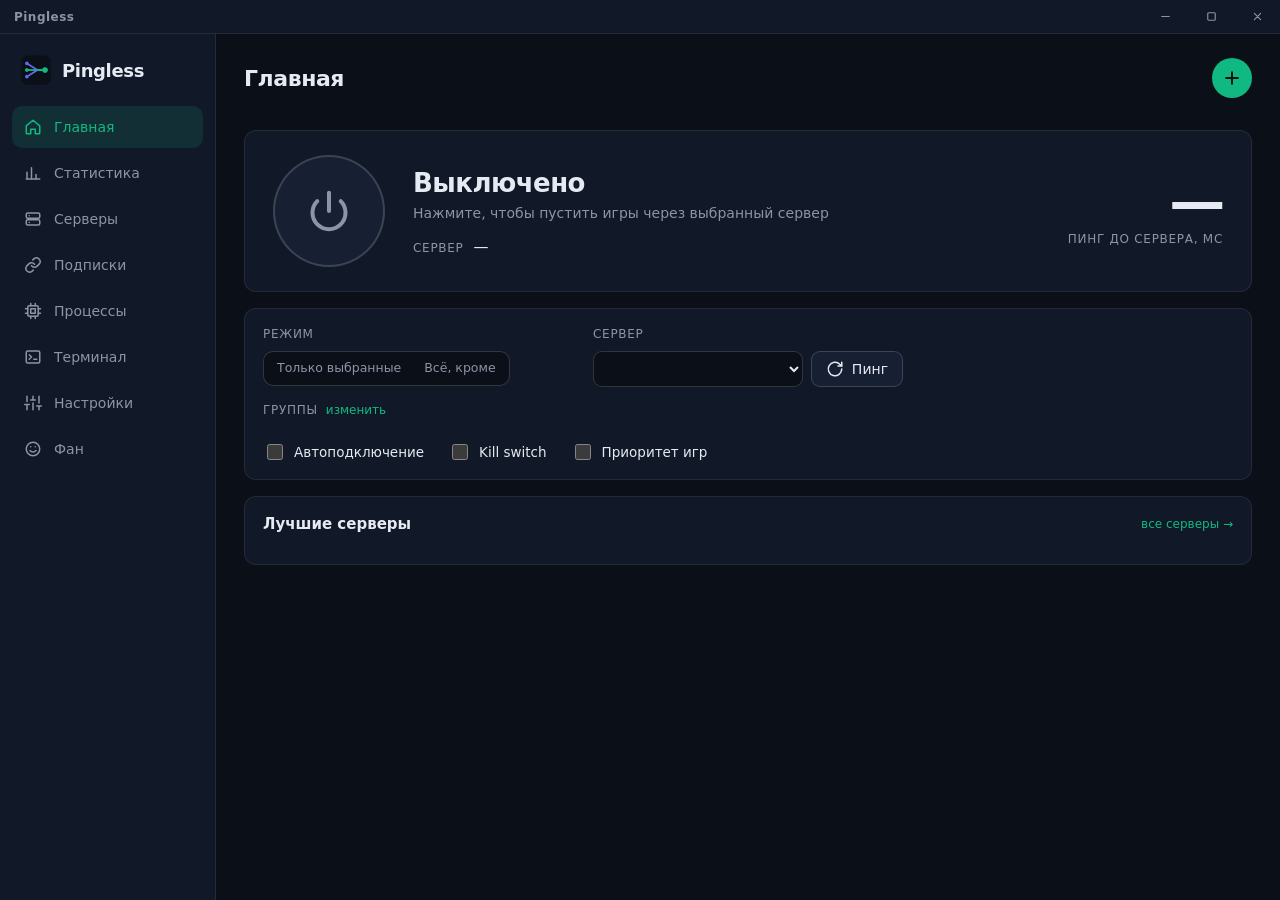
==== commit 981419de: "Rename to Pingless 1.1.0; the installer replaces an OpenLag install and keeps settings" ====
--- a/crates/openlag-gui/ui/index.html
+++ b/crates/openlag-gui/ui/index.html
@@ -3,7 +3,7 @@
 <head>
   <meta charset="utf-8">
   <meta name="viewport" content="width=device-width, initial-scale=1">
-  <title>OpenLag</title>
+  <title>Pingless</title>
   <link rel="stylesheet" href="vendor/xterm/xterm.css">
   <link rel="stylesheet" href="style.css">
 </head>
@@ -33,7 +33,7 @@
   </svg>
 
   <header class="titlebar" id="titlebar" data-tauri-drag-region>
-    <span class="tb-title" data-tauri-drag-region>OpenLag</span>
+    <span class="tb-title" data-tauri-drag-region>Pingless</span>
     <span class="tb-grow" data-tauri-drag-region></span>
     <button class="tb" id="tb-min" aria-label="Свернуть"><svg viewBox="0 0 24 24"><path d="M6 12h12"/></svg></button>
     <button class="tb" id="tb-max" aria-label="Развернуть"><svg viewBox="0 0 24 24"><rect x="6" y="6" width="12" height="12" rx="1.5"/></svg></button>
@@ -43,7 +43,7 @@
   <aside class="sidebar">
     <div class="brand">
       <img src="logo.png" alt="" width="32" height="32">
-      <span>OpenLag</span>
+      <span>Pingless</span>
     </div>
     <nav>
       <button class="nav active" data-page="home"><svg class="ic"><use href="#i-home"/></svg>Главная</button>
@@ -124,7 +124,7 @@
       <div class="kpis" data-widget="kpis">
         <div class="card kpi"><div class="label">Джиттер</div><div class="kpi-val" id="kpi-jitter">—</div></div>
         <div class="card kpi"><div class="label">Потери</div><div class="kpi-val" id="kpi-loss">—</div></div>
-        <div class="card kpi" title="Пинг до тех же серверов игры: напрямую с вашей сетевой карты и через OpenLag (по ответам самой игры)"><div class="label">Без OpenLag → с OpenLag</div><div class="kpi-val" id="kpi-compare">—</div><div class="kpi-sub" id="kpi-compare-sub">появится, когда игра начнёт пинговать свои серверы</div></div>
+        <div class="card kpi" title="Пинг до тех же серверов игры: напрямую с вашей сетевой карты и через Pingless (по ответам самой игры)"><div class="label">Без Pingless → с Pingless</div><div class="kpi-val" id="kpi-compare">—</div><div class="kpi-sub" id="kpi-compare-sub">появится, когда игра начнёт пинговать свои серверы</div></div>
         <div class="card kpi"><div class="label">Соединений</div><div class="kpi-val" id="kpi-flows">0</div></div>
       </div>
 
@@ -143,7 +143,7 @@
       <div class="card" data-widget="flows">
         <div class="card-head"><h3>Соединения</h3><span class="muted" id="flows-count"></span></div>
         <table class="table">
-          <thead><tr><th>Тип</th><th>Куда</th><th>Через</th><th class="num" title="ICMP напрямую с сетевой карты, в обход любых туннелей">Без OpenLag</th><th class="num" title="Время ответа сервера на пакеты самой игры через туннель">С OpenLag</th><th class="num">Трафик</th></tr></thead>
+          <thead><tr><th>Тип</th><th>Куда</th><th>Через</th><th class="num" title="ICMP напрямую с сетевой карты, в обход любых туннелей">Без Pingless</th><th class="num" title="Время ответа сервера на пакеты самой игры через туннель">С Pingless</th><th class="num">Трафик</th></tr></thead>
           <tbody id="flows"><tr><td colspan="6" class="empty">Пока нет. Включите оптимизацию и запустите программу.</td></tr></tbody>
         </table>
       </div>
@@ -291,7 +291,7 @@
         </label>
         <label class="field check">
           <input type="checkbox" id="opt-existing">
-          <span>Переводить в туннель уже открытые соединения<small>Обычно выкидывает из идущего матча. Лучше включать OpenLag до запуска игры.</small></span>
+          <span>Переводить в туннель уже открытые соединения<small>Обычно выкидывает из идущего матча. Лучше включать Pingless до запуска игры.</small></span>
         </label>
         <label class="field check">
           <input type="checkbox" id="opt-kill">
@@ -334,7 +334,7 @@
         <label class="field">
           <span>DNS для адресов серверов</span>
           <select id="conn-dns"><option value="">Системный</option><option value="https://1.1.1.1/dns-query">Cloudflare DoH</option><option value="https://8.8.8.8/dns-query">Google DoH</option><option value="https://9.9.9.9/dns-query">Quad9 DoH</option><option value="https://77.88.8.8/dns-query">Яндекс DoH</option></select>
-          <small>Через что OpenLag узнаёт IP серверов из подписки. DoH прячет запросы от провайдера.</small>
+          <small>Через что Pingless узнаёт IP серверов из подписки. DoH прячет запросы от провайдера.</small>
         </label>
         <label class="field">
           <span>Цель замера пинга через серверы</span>
@@ -392,11 +392,11 @@
         </label>
         <label class="field check">
           <input type="checkbox" id="opt-tray">
-          <span>Крестик сворачивает в трей<small>OpenLag продолжит работать: иконка у часов, левый клик открывает окно, правый даёт меню с переключателем и выбором сервера. «Выход» в меню трея закрывает программу совсем.</small></span>
+          <span>Крестик сворачивает в трей<small>Pingless продолжит работать: иконка у часов, левый клик открывает окно, правый даёт меню с переключателем и выбором сервера. «Выход» в меню трея закрывает программу совсем.</small></span>
         </label>
         <label class="field check">
           <input type="checkbox" id="opt-update">
-          <span>Проверять обновления<small>Раз в 6 часов OpenLag смотрит последний релиз на GitHub. Обновление ставится только по вашей кнопке.</small></span>
+          <span>Проверять обновления<small>Раз в 6 часов Pingless смотрит последний релиз на GitHub. Обновление ставится только по вашей кнопке.</small></span>
         </label>
         <div class="row"><span class="hint" id="ver-info"></span><span style="flex:1"></span><button class="btn" id="check-update">Проверить сейчас</button></div>
         <label class="field">
@@ -412,7 +412,7 @@
           <select id="opt-hotkey">
             <option value="">Нет</option><option value="Ctrl+Alt+O">Ctrl + Alt + O</option><option value="Ctrl+Shift+O">Ctrl + Shift + O</option><option value="Ctrl+Alt+F12">Ctrl + Alt + F12</option><option value="Alt+F10">Alt + F10</option>
           </select>
-          <small>Работает и в полноэкранной игре, без переключения в OpenLag.</small>
+          <small>Работает и в полноэкранной игре, без переключения в Pingless.</small>
         </label>
         <label class="field check">
           <input type="checkbox" id="opt-boost">
@@ -422,10 +422,10 @@
       </div>
       <div class="card form">
         <div class="card-head"><h3>Свои relay-серверы</h3></div>
-        <p class="hint">Есть VPS с Linux? OpenLag сам поставит на него relay — свой выходной узел рядом с игровыми серверами. Нужен вход по SSH под root или с sudo: сервер добавляется во вкладке «Терминал».</p>
+        <p class="hint">Есть VPS с Linux? Pingless сам поставит на него relay — свой выходной узел рядом с игровыми серверами. Нужен вход по SSH под root или с sudo: сервер добавляется во вкладке «Терминал».</p>
         <div class="row wrap">
           <label class="field" style="flex:2;min-width:160px"><span>Сервер</span><select id="rd-host"></select></label>
-          <label class="field" style="flex:2;min-width:140px"><span>Название в OpenLag</span><input id="rd-name" placeholder="Франкфурт"></label>
+          <label class="field" style="flex:2;min-width:140px"><span>Название в Pingless</span><input id="rd-name" placeholder="Франкфурт"></label>
           <label class="field" style="flex:1;min-width:90px"><span>UDP-порт</span><input id="rd-port" type="number" value="7000" min="1024" max="65535"></label>
         </div>
         <div class="row end"><button class="btn" id="rd-remove">Удалить с сервера</button><button class="btn primary" id="rd-deploy">Установить relay</button></div>
